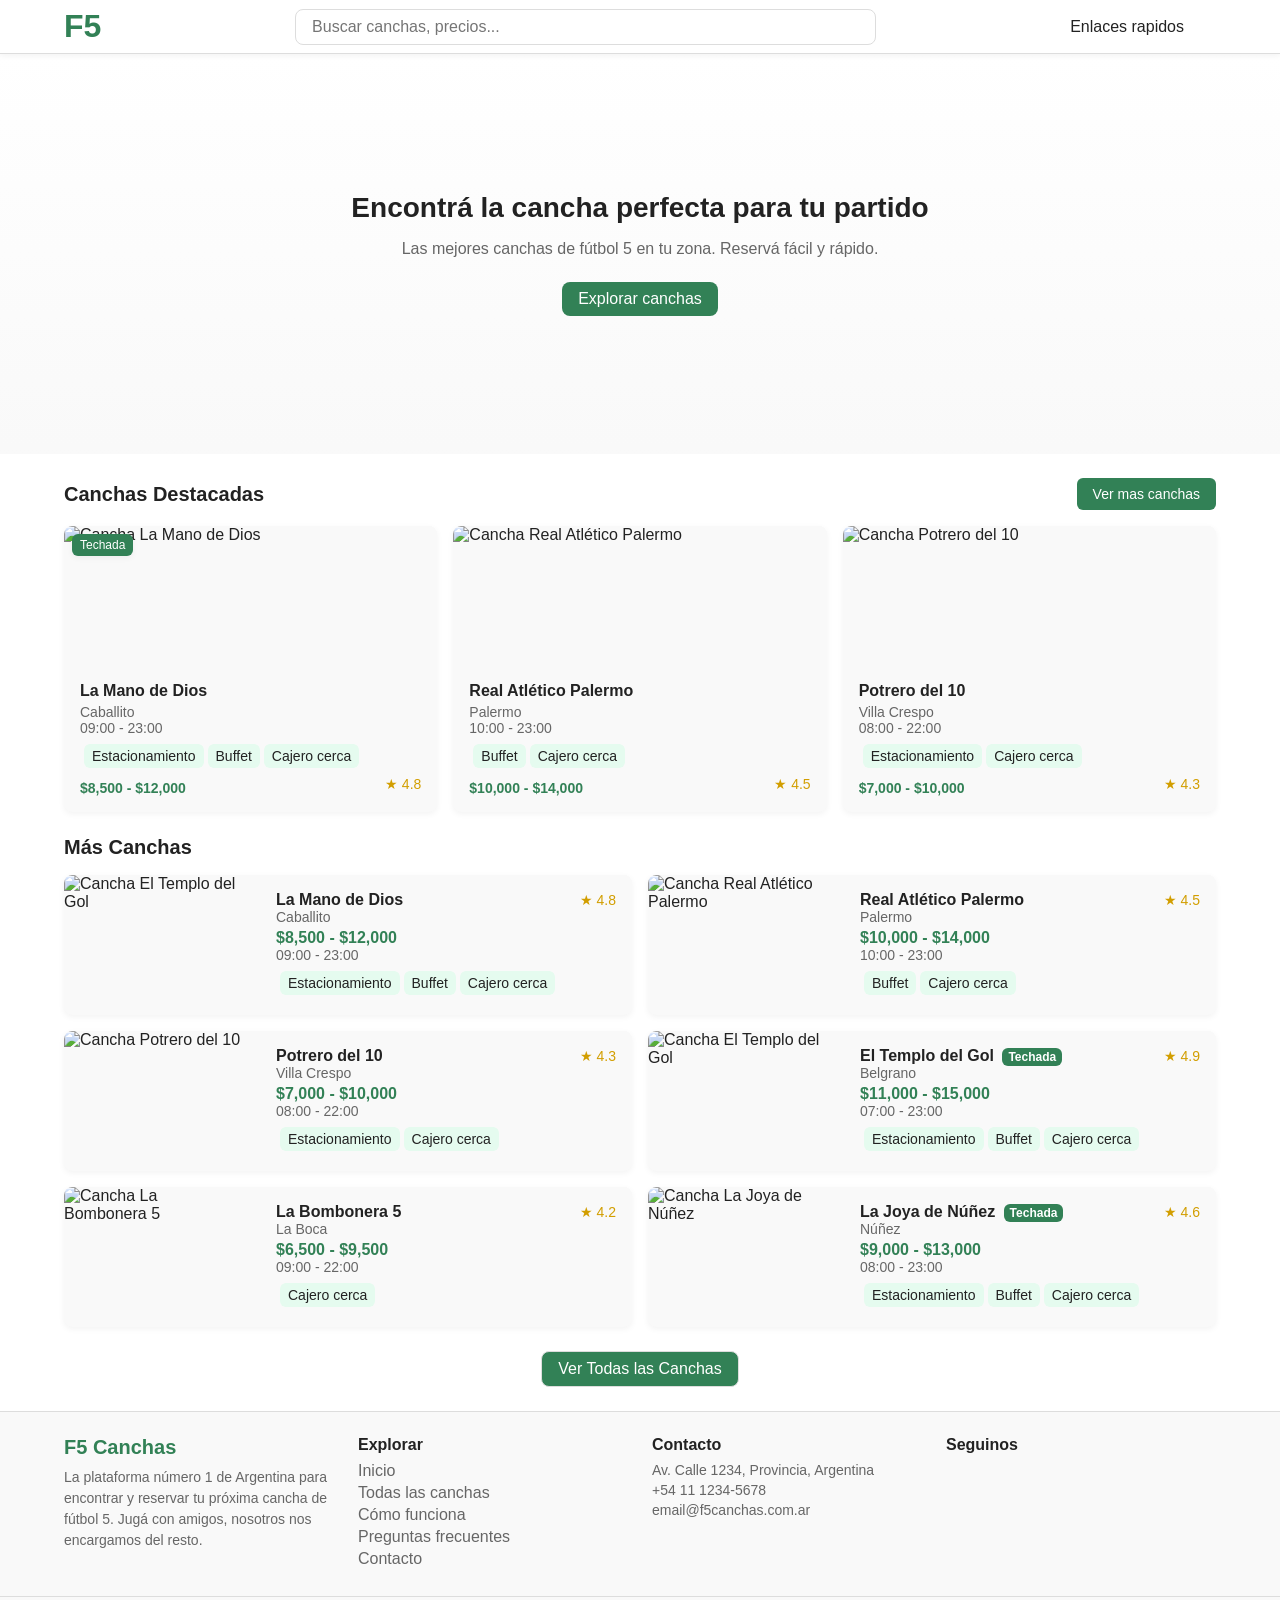
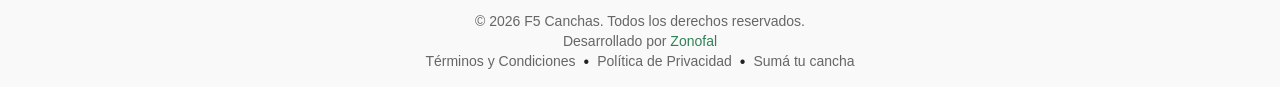
==== index.html @ b48f9217 "Add files via upload" ====
<!DOCTYPE html>
<html lang="en">
<head>
    <meta name="description" content="F5 - Futbol 5 es un sitio dedicado a la organización de partidos de futbol 5, donde los usuarios pueden buscar canchas, reservar horarios y gestionar sus reservas de manera fácil y rápida.">
    <meta charset="UTF-8">
    <meta name="viewport" content="width=device-width, initial-scale=1.0">
    <title>F5 - Futbol 5</title>

    <link rel="stylesheet" href="assets/styles/style.css">

    <!-- favicon -->
     <link rel="apple-touch-icon" sizes="180x180" href="assets/favicon/apple-touch-icon.png">
<link rel="icon" type="image/png" sizes="32x32" href="assets/favicon/favicon-32x32.png">
<link rel="icon" type="image/png" sizes="16x16" href="assets/favicon/favicon-16x16.png">
<link rel="manifest" href="assets/favicon/site.webmanifest"> 

    <!-- font awesome cdn link -->
    <link rel="stylesheet" href="https://cdnjs.cloudflare.com/ajax/libs/font-awesome/7.0.1/css/all.min.css" integrity="sha512-2SwdPD6INVrV/lHTZbO2nodKhrnDdJK9/kg2XD1r9uGqPo1cUbujc+IYdlYdEErWNu69gVcYgdxlmVmzTWnetw==" crossorigin="anonymous" referrerpolicy="no-referrer" />
</head>
<body>
  <header class="header">
    <div class="container">

        <!-- Logo -->
        <a href="index.html" class="logo">
            <h1>F5</h1>
        </a>

        <!-- Desktop Search -->
        <div class="search desktop-search">
            <input type="text" placeholder="Buscar canchas, precios...">
        </div>

        <!-- Desktop Nav -->
        <nav class="nav desktop-nav">
            <ul>

                <li class="dropdown">
                    <a href="#" class="quick-link">
                        Enlaces rapidos <i class="fas fa-chevron-down arrow"></i>
                    </a>

                    <ul class="dropdown-menu">
                        <li><a href="index.html"> Inicio</a></li>
                        <li><a href="pages/all-fields-page.html"> Todas las canchas</a></li>
                        <li><a href="pages/help-support.html"> Ayuda y soporte</a></li>
                        <li><a href="pages/terms-conditions.html"> Términos y condiciones</a></li>
                        <li><a href="pages/contact.html"> Contacto</a></li>
                    </ul>
                </li>

                <li>
                    <button class="theme-toggle">
                        <i class="fas fa-moon"></i>
                    </button>
                </li>

            </ul>
        </nav>

        <!--  MOBILE -->

        <!-- Mobile Controls -->
        <div class="controls mobile-only">
            <i class="fas fa-search" id="search-toggle"></i>

            <div class="menu-toggle" id="menu-toggle">
                <span></span>
                <span></span>
                <span></span>
            </div>
        </div>

        <!-- Mobile Search -->
        <div class="search mobile-search" id="mobile-search">
            <input type="text" placeholder="Buscar...">
        </div>

        <!-- Mobile Menu -->
        <nav class="mobile-nav" id="mobile-nav">
            <ul>
                <li><a href="index.html">Inicio</a></li>
                <li><a href="pages/all-fields-page.html">Todas las canchas</a></li>
                <li><a href="pages/help-support.html">Ayuda y soporte</a></li>
                <li><a href="pages/terms-conditions.html">Términos y condiciones</a></li>
                <li><a href="pages/contact.html">Contacto</a></li>

                <li>
                    <button class="theme-toggle mobile-theme">
                        <i class="fas fa-moon"></i> Theme
                    </button>
                </li>
            </ul>
        </nav>

    </div>
</header>


<!--  HERO  -->
<section class="hero">
    <div class="hero-content">
        <h2>Encontrá la cancha perfecta para tu partido</h2>
        <p>Las mejores canchas de fútbol 5 en tu zona. Reservá fácil y rápido.</p>

        <a href="pages/all-fields-page.html" class="btn-primary">Explorar canchas <i class="fas fa-chevron-right"></i></a>
    </div>
</section>

<!--  FEATURED  -->
<section class="featured">
    <div class="section-header">
        <h3>Canchas Destacadas</h3>
        <a href="pages/all-fields-page.html" class="see-all">Ver mas canchas <i class="fas fa-chevron-right"></i></a>
    </div>

    <div class="cards">

        <!-- CARD 1 (TECHADA) -->
        <a href="pages/field.html?id=la-mano-de-dios" class="card">
            <div class="card-image">
                <img src="https://res.cloudinary.com/dolmulmgp/image/upload/v1774453685/cancha-1-techo_dyj5m4.jpg" alt="Cancha La Mano de Dios">
                <span class="tag-main-cards">Techada</span>
            </div>

            <div class="card-body">
                <h4><i class="fa-regular fa-futbol"></i> La Mano de Dios</h4>
                <p class="location"><i class="fas fa-map-marker-alt"></i> Caballito</p>
                <p class="schedule"><i class="fa-regular fa-clock"></i> 09:00 - 23:00</p>

                <div class="features">
                    <i class="fas fa-star"></i>
                    <span>Estacionamiento</span>
                    <span>Buffet</span>
                    <span>Cajero cerca</span>
                </div>

                <div class="card-footer">
                    <span class="price"><i class="fa-solid fa-dollar-sign"></i> $8,500 - $12,000</span>
                    <span class="rating">★ 4.8</span>
                </div>
            </div>
        </a>

        <!-- CARD 2 -->
        <a href="pages/field.html?id=real-atletico-palermo" class="card">
            <div class="card-image">
                <img src="https://res.cloudinary.com/dolmulmgp/image/upload/v1774453685/cancha-1-sin-techo_chwki3.jpg" alt=" Cancha Real Atlético Palermo">
            </div>

            <div class="card-body">
                <h4><i class="fa-regular fa-futbol"></i> Real Atlético Palermo</h4>
                <p class="location"><i class="fas fa-map-marker-alt"></i> Palermo</p>
                <p class="schedule"><i class="fa-regular fa-clock"></i> 10:00 - 23:00</p>

                <div class="features">
                    <i class="fas fa-star"></i>
                    <span>Buffet</span>
                    <span>Cajero cerca</span>
                </div>

                <div class="card-footer">
                    <span class="price"><i class="fa-solid fa-dollar-sign"></i> $10,000 - $14,000</span>
                    <span class="rating">★ 4.5</span>
                </div>
            </div>
        </a>

        <!-- CARD 3 -->
        <a href="pages/field.html?id=potrero-del-10" class="card">
            <div class="card-image">
                <img src="https://res.cloudinary.com/dolmulmgp/image/upload/v1774453685/cancha-2-sin-techo_mtcz9c.jpg" alt=" Cancha Potrero del 10">
            </div>

            <div class="card-body">
                <h4><i class="fa-regular fa-futbol"></i> Potrero del 10</h4>
                <p class="location"><i class="fas fa-map-marker-alt"></i> Villa Crespo</p>
                <p class="schedule"><i class="fa-regular fa-clock"></i> 08:00 - 22:00</p>

                <div class="features">
                    <i class="fas fa-star"></i>
                    <span>Estacionamiento</span>
                    <span>Cajero cerca</span>
                </div>

                <div class="card-footer">
                    <span class="price"><i class="fa-solid fa-dollar-sign"></i> $7,000 - $10,000</span>
                    <span class="rating">★ 4.3</span>
                </div>
            </div>
        </a>

    </div>
</section>


<section class="all-fields">

    <div class="section-header">
        <h3>Más Canchas</h3>
    </div>

    <div class="fields-list">

        <!-- CARD -->
        <a href="pages/field.html?id=la-mano-de-dios" class="field-card">
            <div class="field-image">
                <img src="https://res.cloudinary.com/dolmulmgp/image/upload/v1774453685/cancha-3-sin-techo_ltwtj0.jpg" alt=" Cancha El Templo del Gol">
            </div>

            <div class="field-content">
                <div class="field-top">
                    <h4><i class="fa-regular fa-futbol"></i> La Mano de Dios</h4>
                    <span class="rating">★ 4.8</span>
                </div>

                <p class="location"><i class="fas fa-map-marker-alt"></i> Caballito</p>
                <p class="price"><i class="fa-solid fa-dollar-sign"></i> $8,500 - $12,000</p>
                <p class="schedule"><i class="fa-regular fa-clock"></i> 09:00 - 23:00</p>

                <div class="features">
                    <i class="fas fa-star"></i>
                    <span>Estacionamiento</span>
                    <span>Buffet</span>
                    <span>Cajero cerca</span>
                </div>
            </div>
        </a>

        <!-- CARD -->
        <a href="pages/field.html?id=real-atletico-palermo" class="field-card">
            <div class="field-image">
                <img src="https://res.cloudinary.com/dolmulmgp/image/upload/v1774453686/cancha-4-sin-techo_o6y5xe.jpg" alt=" Cancha Real Atlético Palermo">
            </div>

            <div class="field-content">
                <div class="field-top">
                    <h4><i class="fa-regular fa-futbol"></i> Real Atlético Palermo</h4>
                    <span class="rating">★ 4.5</span>
                </div>

                <p class="location"><i class="fas fa-map-marker-alt"></i> Palermo</p>
                <p class="price"><i class="fa-solid fa-dollar-sign"></i> $10,000 - $14,000</p>
                <p class="schedule"><i class="fa-regular fa-clock"></i> 10:00 - 23:00</p>

                <div class="features">
                    <i class="fas fa-star"></i>
                    <span>Buffet</span>
                    <span>Cajero cerca</span>
                </div>
            </div>
        </a>

        <!-- CARD -->
        <a href="pages/field.html?id=potrero-del-10" class="field-card">
            <div class="field-image">
                <img src="https://res.cloudinary.com/dolmulmgp/image/upload/v1774453684/cancha-5-sin-techo_jizma0.jpg" alt=" Cancha Potrero del 10">
            </div>

            <div class="field-content">
                <div class="field-top">
                    <h4><i class="fa-regular fa-futbol"></i> Potrero del 10</h4>
                    <span class="rating">★ 4.3</span>
                </div>

                <p class="location"><i class="fas fa-map-marker-alt"></i> Villa Crespo</p>
                <p class="price"><i class="fa-solid fa-dollar-sign"></i> $7,000 - $10,000</p>
                <p class="schedule"><i class="fa-regular fa-clock"></i> 08:00 - 22:00</p>

                <div class="features">
                    <i class="fas fa-star"></i>
                    <span>Estacionamiento</span>
                    <span>Cajero cerca</span>
                </div>
            </div>
        </a>

        <!-- CARD -->
        <a href="pages/field.html?id=el-templo-del-gol" class="field-card">
            <div class="field-image">
                <img src="https://res.cloudinary.com/dolmulmgp/image/upload/v1774453685/cancha-2-techo_xbxmi4.webp" alt=" Cancha El Templo del Gol">
            </div>

            <div class="field-content">
                <div class="field-top">
                    <h4><i class="fa-regular fa-futbol"></i> El Templo del Gol <span class="tag">Techada</span></h4>
                    <span class="rating">★ 4.9</span>
                </div>

                <p class="location"><i class="fas fa-map-marker-alt"></i> Belgrano</p>
                <p class="price"><i class="fa-solid fa-dollar-sign"></i> $11,000 - $15,000</p>
                <p class="schedule"><i class="fa-regular fa-clock"></i> 07:00 - 23:00</p>

                <div class="features">
                    <i class="fas fa-star"></i>
                    <span>Estacionamiento</span>
                    <span>Buffet</span>
                    <span>Cajero cerca</span>
                </div>
            </div>
        </a>

        <!-- CARD -->
        <a href="pages/field.html?id=la-bombonera-5" class="field-card">
            <div class="field-image">
                <img src="https://res.cloudinary.com/dolmulmgp/image/upload/v1774453685/cancha-6-sin-techo_mrgvjc.jpg" alt=" Cancha La Bombonera 5">
            </div>

            <div class="field-content">
                <div class="field-top">
                    <h4><i class="fa-regular fa-futbol"></i> La Bombonera 5</h4>
                    <span class="rating">★ 4.2</span>
                </div>

                <p class="location"><i class="fas fa-map-marker-alt"></i> La Boca</p>
                <p class="price"><i class="fa-solid fa-dollar-sign"></i> $6,500 - $9,500</p>
                <p class="schedule"><i class="fa-regular fa-clock"></i> 09:00 - 22:00</p>

                <div class="features">
                    <i class="fas fa-star"></i>
                    <span>Cajero cerca</span>
                </div>
            </div>
        </a>

        <!-- CARD -->
        <a href="pages/field.html?id=la-joya-de-nuñez" class="field-card">
            <div class="field-image">
                <img src="https://res.cloudinary.com/dolmulmgp/image/upload/v1774453684/cancha-3-techo_qfvkud.jpg" alt=" Cancha La Joya de Núñez">
            </div>

            <div class="field-content">
                <div class="field-top">
                    <h4><i class="fa-regular fa-futbol"></i> La Joya de Núñez <span class="tag">Techada</span></h4>
                    <span class="rating">★ 4.6</span>
                </div>

                <p class="location"><i class="fas fa-map-marker-alt"></i> Núñez</p>
                <p class="price"><i class="fa-solid fa-dollar-sign"></i> $9,000 - $13,000</p>
                <p class="schedule"><i class="fa-regular fa-clock"></i> 08:00 - 23:00</p>

                <div class="features">
                    <i class="fas fa-star"></i>
                    <span>Estacionamiento</span>
                    <span>Buffet</span>
                    <span>Cajero cerca</span>
                </div>
            </div>
        </a>

    </div>

    <div class="see-more-wrapper">
        <a href="pages/all-fields-page.html" class="btn-secondary">Ver Todas las Canchas <i class="fas fa-chevron-right"></i></a>
    </div>

</section>


<footer class="footer">

    <div class="footer-container">

        <!-- BRAND -->
        <div class="footer-brand">
            <a href="index.html" class="footer-logo">F5 Canchas</a>

            <p>
                La plataforma número 1 de Argentina para encontrar y reservar tu próxima cancha de fútbol 5.
                Jugá con amigos, nosotros nos encargamos del resto.
            </p>
        </div>

        <!-- LINKS -->
        <div class="footer-links">
            <h4>Explorar</h4>
            <ul>
                <li><a href="index.html">Inicio</a></li>
                <li><a href="pages/all-fields-page.html">Todas las canchas</a></li>
                <li><a href="#">Cómo funciona</a></li>
                <li><a href="#">Preguntas frecuentes</a></li>
                <li><a href="#">Contacto</a></li>
            </ul>
        </div>

        <!-- CONTACT -->
        <div class="footer-contact">
            <h4>Contacto</h4>
            <p>Av. Calle 1234, Provincia, Argentina</p>
            <p>+54 11 1234-5678</p>
            <p>email@f5canchas.com.ar</p>
        </div>

        <!-- SOCIALS -->
        <div class="footer-socials">
            <h4>Seguinos</h4>

            <div class="social-icons">
                <a href="https://www.instagram.com" target="_blank"><i class="fab fa-instagram"></i></a>
                <a href="https://www.facebook.com/" target="_blank"><i class="fab fa-facebook"></i></a>
                <a href="https://x.com/" target="_blank"><i class="fab fa-x-twitter"></i></a>
                <a href="https://web.whatsapp.com/" target="_blank"><i class="fab fa-whatsapp"></i></a>
            </div>
        </div>

    </div>

    <!-- BOTTOM -->
    <div class="footer-bottom">
    <p>© 2026 F5 Canchas. Todos los derechos reservados.</p>

    <p class="developer">
        Desarrollado por <a href="https://zonofal.com" target="_blank">Zonofal</a>
    </p>

    <div class="footer-legal">
        <a href="#">Términos y Condiciones</a>
        <span>•</span>
        <a href="#">Política de Privacidad</a>
        <span>•</span>
        <a href="#">Sumá tu cancha</a>
    </div>
</div>

</footer>

<script type="module" src="assets/scripts/main.js"></script>
</body>
</html>
---- assets/styles/style.css ----
:root {
    --color-bg: hsl(0, 0%, 100%);
    --color-surface: hsl(0, 0%, 97.6%);
    --color-text: hsl(0, 0%, 13.3%);
    --color-text-muted: hsl(0, 0%, 40%);
    --color-text-buttons: hsl(0, 0%, 100%);
    --color-text-tags: hsl(0, 0%, 100%);

    --color-primary: hsl(147, 44.4%, 35.1%);
    --color-primary-hover: hsl(147, 44.4%, 25.1%);

    --color-border: hsl(0, 0%, 86.7%);
    --color-hover: hsl(147, 71.4%, 94.1%);

    --color-success: hsl(120, 61.2%, 40.2%);
    --color-error: hsl(354, 70.4%, 54.1%);
    --color-warning: hsl(45, 100%, 41.2%);

    --font-main: 'Segoe UI', sans-serif;

    --font-size-xs: 0.75rem;
    --font-size-sm: 0.875rem;
    --font-size-md: 1rem;
    --font-size-lg: 1.25rem;
    --font-size-xl: 1.5rem;
    --font-size-2xl: 1.875rem;
    --font-size-3xl: 2.25rem;

    --space-xs: 4px;
    --space-sm: 8px;
    --space-md: 16px;
    --space-lg: 24px;

    --border-radius-sm: 6px;
    --border-radius-md: 8px;
    --border-radius-lg: 12px;

    --shadow-sm: 0 2px 6px rgba(0,0,0,0.05);
    --shadow-md: 0 4px 10px rgba(0,0,0,0.08);
    --shadow-lg: 0 8px 20px rgba(0,0,0,0.12);

    --transition-fast: 0.2s ease;
    --transition: 0.3s ease;
}

/* DARK THEME */
[data-theme="dark"] {
    --color-bg: hsl(0, 0%, 7.1%);
    --color-surface: hsl(0, 0%, 10.2%);
    --color-text: hsl(0, 0%, 91.8%);
    --color-text-muted: hsl(0, 0%, 66.7%);
    --color-text-buttons: hsl(0, 0%, 0%);
    --color-text-tags: hsl(0, 0%, 0%);

    --color-primary: hsl(147, 70.8%, 40%);
    --color-primary-hover: hsl(147, 62.5%, 32%);

    --color-warning: hsl(45, 100%, 51.2%);

    --color-border: #2a2a2a;
    --color-hover: #1e2a24;

    --shadow-sm: 0 2px 6px rgba(0,0,0,0.3);
    --shadow-md: 0 4px 10px rgba(0,0,0,0.5);
    --shadow-lg: 0 8px 20px rgba(0,0,0,0.7);
}

/* RESET */
* {
    box-sizing: border-box;
    margin: 0;
    padding: 0;
}

html {
    scroll-behavior: smooth;
}

/* BASE */
body {
    font-family: var(--font-main);
    background: var(--color-bg);
    color: var(--color-text);
    transition: background var(--transition), color var(--transition);
}

a {
    text-decoration: none;
    color: inherit;
}

/* HEADER */
.header {
    position: sticky;
    top: 0;
    z-index: 1000;
    background: var(--color-bg);
    border-bottom: 1px solid var(--color-border);
    box-shadow: var(--shadow-sm);
}

/* LAYOUT */
.container {
    width: 90%;
    margin: auto;
    display: grid;
    grid-template-columns: auto 1fr auto;
    align-items: center;
}

/* LOGO */
.logo {
    display: inline-block;
    padding: var(--space-sm) 0;
}

.logo h1 {
    color: var(--color-primary);
}

/* CONTROLS */
.controls {
    display: none;
    gap: var(--space-md);
    font-size: var(--font-size-lg);
    cursor: pointer;
}

.controls i {
    transition: var(--transition-fast);
}

.controls i:hover {
    color: var(--color-primary);
}

/* HAMBURGER */
.menu-toggle {
    width: 25px;
    height: 18px;
    display: flex;
    flex-direction: column;
    justify-content: space-between;
    cursor: pointer;
}

.menu-toggle span {
    height: 3px;
    width: 100%;
    background: var(--color-text);
    border-radius: 3px;
    transition: var(--transition);
}

.menu-toggle.active span:nth-child(1) {
    transform: rotate(45deg) translate(5px, 5px);
}

.menu-toggle.active span:nth-child(2) {
    opacity: 0;
}

.menu-toggle.active span:nth-child(3) {
    transform: rotate(-45deg) translate(5px, -5px);
}

/* SEARCH */
.search {
    display: flex;
    justify-content: center;
}

.search input {
    width: 60%;
    padding: var(--space-sm) var(--space-md);
    border-radius: var(--border-radius-md);
    border: 1px solid var(--color-border);
    background: var(--color-bg);
    color: var(--color-text);
    font-size: var(--font-size-md);
}

/* NAV (DESKTOP) */
.nav ul {
    list-style: none;
    display: flex;
    align-items: center;
    gap: var(--space-md);
}

/* DROPDOWN */
.dropdown {
    position: relative;
}

.dropdown-menu {
    position: absolute;
    right: 0;
    top: 200%;

    min-width: 220px;
    max-width: 90vw;

    display: flex;
    flex-direction: column;

    background: var(--color-surface);
    border: 1px solid var(--color-border);
    border-radius: var(--border-radius-md);
    box-shadow: var(--shadow-md);

    opacity: 0;
    transform: translateY(10px);
    visibility: hidden;
    transition: var(--transition);
}

.dropdown:hover .dropdown-menu {
    opacity: 1;
    transform: translateY(0);
    visibility: visible;
}

.dropdown-menu li a {
    display: flex;
    align-items: center;
    gap: var(--space-sm);
    padding: var(--space-md);
    font-size: var(--font-size-sm);
}

.dropdown-menu li a:hover {
    background: var(--color-hover);
}

/* ARROW */
.arrow {
    transition: transform var(--transition);
    color: var(--color-primary);
}

.dropdown:hover .arrow {
    transform: rotate(180deg);
}

/* THEME ICON */
.theme-toggle {
    background: transparent;
    border: none;
    padding: var(--space-sm);
    border-radius: 50%;
    cursor: pointer;

    color: var(--color-text);
    font-size: var(--font-size-md);

    display: flex;
    align-items: center;
    justify-content: center;

    transition: background var(--transition-fast),
                transform var(--transition-fast),
                color var(--transition-fast);
}

.theme-toggle:hover {
    background: var(--color-hover);
    color: var(--color-primary);
}

.theme-toggle:active {
    transform: scale(0.9);
}

.theme-toggle:focus-visible {
    outline: 2px solid var(--color-primary);
    outline-offset: 2px;
}

.theme-toggle i {
    transition: transform var(--transition);
}

.theme-toggle:active i {
    transform: rotate(180deg);
}

/* VISIBILITY */
.desktop-nav,
.desktop-search {
    display: flex;
    justify-content: center;
}

.mobile-only,
.mobile-nav,
.mobile-search {
    display: none;
}

/* MOBILE */
@media (max-width: 768px) {

    .container {
        grid-template-columns: auto auto;
        grid-template-areas:
            "logo controls"
            "search search"
            "nav nav";
    }

    .controls {
        display: flex;
        justify-content: flex-end;
    }

    /* Hide desktop */
    .desktop-nav,
    .desktop-search {
        display: none;
    }

    /* Show mobile */
    .mobile-only {
        display: flex;
    }

    .mobile-search,
    .mobile-nav {
        display: block;
    }

    /* SEARCH */
    .mobile-search {
        max-height: 0;
        overflow: hidden;
        opacity: 0;
        transition: 0.3s ease;
    }

    .mobile-search.active {
        max-height: 60px;
        opacity: 1;
    }

    .mobile-search input {
        width: 100%;
    }

    /* MOBILE NAV */
    .mobile-nav {
        max-height: 0;
        overflow: hidden;
        opacity: 0;
        transition: max-height 0.4s ease, opacity 0.3s ease;
    }

    .mobile-nav.active {
        max-height: 500px;
        opacity: 1;
    }

     .mobile-nav ul {
        list-style: none; 
        display: flex;
        flex-direction: column;
        padding: var(--space-md);
        gap: var(--space-md);
        align-items: flex-end; 
    }

    .mobile-nav ul li {
        width: 100%;
        display: flex;
        justify-content: flex-end; 
    }

    .mobile-nav ul li a {
        text-align: right;
        width: 100%;
    }

    /* THEME BUTTON MOBILE */
    .mobile-nav .theme-toggle {
        /* width: 100%; */
        justify-content: flex-start;
        /* border-radius: var(--border-radius-sm); */
    }
}



/* HERO */
.hero {
    padding: var(--space-lg) 0;
    text-align: center;
    background: linear-gradient(
        to bottom,
        var(--color-bg),
        var(--color-surface)
    );
    padding: 60px 0;
    min-height: 400px;
    display: flex;
    align-items: center;
    justify-content: center;
}

.hero-content {
    width: 90%;
    margin: auto;
    max-width: 700px;
}

.hero h2 {
    font-size: 28px;
    margin-bottom: var(--space-md);
}

.hero p {
    color: var(--color-text-muted);
    margin-bottom: var(--space-lg);
}

/* BUTTON */
.btn-primary {
    display: inline-block;
    padding: var(--space-sm) var(--space-md);
    background: var(--color-primary);
    color: var(--color-text-buttons);
    border-radius: var(--border-radius-md);
    transition: var(--transition);
}

.btn-primary:hover {
    background: var(--color-primary-hover);
}

/* FEATURED SECTION  */
.featured {
    width: 90%;
    margin: var(--space-lg) auto;
}

/* HEADER */
.section-header {
    display: flex;
    justify-content: space-between;
    align-items: center;
    margin-bottom: var(--space-md);
}

.section-header h3 {
    font-size: var(--font-size-lg);
}

.see-all {
    font-size: var(--font-size-sm);
    color: var(--color-text-buttons);
    display: inline-block;
    padding: var(--space-sm) var(--space-md);
    background: var(--color-primary);
    border-radius: var(--border-radius-sm);
    cursor: pointer;
    transition: var(--transition);
    
}

.see-all:hover {
    background: var(--color-primary-hover);
    
}

/* CARDS */
.cards {
    display: grid;
    grid-template-columns: repeat(3, 1fr);
    gap: var(--space-md);
}

/* CARD */
.card {
    display: block;
    background: var(--color-surface);
    border-radius: var(--border-radius-md);
    overflow: hidden;
    box-shadow: var(--shadow-sm);
    transition: transform var(--transition), box-shadow var(--transition);
}

.card:hover {
    transform: translateY(-5px);
    box-shadow: var(--shadow-md);
}

.card-image {
    position: relative;
    height: 140px;
    overflow: hidden;
    border-radius: var(--border-radius-md);
}

/* IMAGE */
.card-image img {
    width: 100%;
    height: 100%;
    object-fit: cover;
    display: block;
}

/* TAG */
.tag-main-cards {
    position: absolute;
    top: var(--space-sm);
    left: var(--space-sm);

    background: var(--color-primary);
    color: var(--color-text-tags);

    padding: 4px 8px;
    font-size: var(--font-size-xs);
    border-radius: var(--border-radius-sm);

    box-shadow: var(--shadow-sm);
}

/* BODY */
.card-body {
    padding: var(--space-md);
}

.card-body h4 {
    margin-bottom: var(--space-xs);
}

.location {
    font-size: var(--font-size-sm);
    color: var(--color-text-muted);
}

/* FOOTER */
.card-footer {
    display: flex;
    justify-content: space-between;
    margin-top: var(--space-sm);
    font-size: var(--font-size-sm);
}

.price {
    color: var(--color-primary);
    font-weight: bold;
}

.rating {
    color: var(--color-warning);
}

/* TAG (small-cards) */
.card-image {
    position: relative;
}

.tag-main-cards {
    position: absolute;
    top: var(--space-sm);
    left: var(--space-sm);

    background: var(--color-primary);
    color: var(--color-text-tags);

    padding: 4px 8px;
    font-size: var(--font-size-xs);
    border-radius: var(--border-radius-sm);

    box-shadow: var(--shadow-sm);
}

/* MOBILE */
@media (max-width: 768px) {

    .hero h2 {
        font-size: 22px;
    }

    .cards {
        grid-template-columns: 1fr;
    }

    .see-all {
        padding: var(--space-xs) var(--space-sm);
        font-size: var(--font-size-xs);
    }

}



/* ALL FIELDS */
.all-fields {
    width: 90%;
    margin: var(--space-lg) auto;
}

/* LIST */
.fields-list {
    display: grid;
    grid-template-columns: repeat(2, 1fr);
    gap: var(--space-md);
}

@media (max-width: 1024px) {
    .fields-list {
        grid-template-columns: repeat(2, 1fr);
    }
}

@media (max-width: 768px) {
    .fields-list {
        grid-template-columns: 1fr;
    }
}

/* CARD */
.field-card {
    display: flex;
    gap: var(--space-md);
    background: var(--color-surface);
    border-radius: var(--border-radius-md);
    overflow: hidden;
    box-shadow: var(--shadow-sm);
    transition: transform var(--transition), box-shadow var(--transition);
}

.field-card:hover {
    transform: translateY(-4px);
    box-shadow: var(--shadow-md);
}

/* IMAGE CONTAINER */
.field-image {
    width: 180px;
    min-height: 140px;
    overflow: hidden;
    border-radius: var(--border-radius-md);
    flex-shrink: 0; 
}

/* IMAGE */
.field-image img {
    width: 100%;
    height: 100%;
    object-fit: cover;
    display: block;
}

/* CONTENT */
.field-content {
    flex: 1;
    padding: var(--space-md);
}

/* TOP */
.field-top {
    display: flex;
    justify-content: space-between;
    align-items: center;
}

.field-top h4 {
    margin: 0;
}

/* TEXT */
.location {
    font-size: var(--font-size-sm);
    color: var(--color-text-muted);
}

.price {
    margin-top: var(--space-xs);
    font-weight: bold;
    color: var(--color-primary);
}

.schedule {
    font-size: var(--font-size-sm);
    color: var(--color-text-muted);
}

/* FEATURES */
.features {
    margin-top: var(--space-sm);
    display: flex;
    flex-wrap: wrap;
    gap: var(--space-xs);
    align-items: center;
}

.features span {
    background: var(--color-hover);
    padding: 4px 8px;
    border-radius: var(--border-radius-sm);
    font-size: var(--font-size-sm);
}

/* RATING */
.rating {
    font-size: var(--font-size-sm);
    color: var(--color-warning);
}

/* SEE MORE BUTTON  */
.see-more-wrapper {
    text-align: center;
    margin-top: var(--space-lg);
}

.btn-secondary {
    display: inline-block;
    padding: var(--space-sm) var(--space-md);
    border: 1px solid var(--color-border);
    border-radius: var(--border-radius-md);
    transition: var(--transition);
    background-color: var(--color-primary);
    color: var(--color-text-buttons);
}

.btn-secondary:hover {
    background: var(--color-primary-hover);
}

.tag {
    background: var(--color-primary);
    color: var(--color-text-tags);
    font-size: var(--font-size-xs);
    padding: 2px 6px;
    border-radius: var(--border-radius-sm);
    margin-left: var(--space-xs);
}

/* MOBILE  */
@media (max-width: 768px) {

    .field-card {
        flex-direction: column;
    }

    .field-image {
        width: 100%;
        height: 150px;
    }

}



/* FOOTER */
.footer {
    background: var(--color-surface);
    border-top: 1px solid var(--color-border);
    margin-top: var(--space-lg);
}

/* LAYOUT */
.footer-container {
    width: 90%;
    margin: auto;
    padding: var(--space-lg) 0;

    display: grid;
    grid-template-columns: repeat(4, 1fr);
    gap: var(--space-lg);
}

/* BRAND */
.footer-logo {
    font-size: var(--font-size-lg);
    font-weight: bold;
    color: var(--color-primary);
    display: inline-block;
    margin-bottom: var(--space-sm);
}

.footer-brand p {
    font-size: var(--font-size-sm);
    color: var(--color-text-muted);
    line-height: 1.5;
}

/* TITLES */
.footer h4 {
    margin-bottom: var(--space-sm);
}

/* LINKS */
.footer-links ul {
    list-style: none;
}

.footer-links li {
    margin-bottom: var(--space-xs);
}

.footer-links a {
    color: var(--color-text-muted);
    transition: var(--transition-fast);
}

.footer-links a:hover {
    color: var(--color-primary);
}

/* CONTACT */
.footer-contact p {
    font-size: var(--font-size-sm);
    color: var(--color-text-muted);
    margin-bottom: var(--space-xs);
}

/* SOCIALS */
.social-icons {
    display: flex;
    gap: var(--space-md);
    font-size: var(--font-size-lg);
}

.social-icons a {
    color: var(--color-text-muted);
    transition: var(--transition-fast);
}

.social-icons a:hover {
    color: var(--color-primary);
    transform: scale(1.2);
}

/* BOTTOM */
.footer-bottom {
    border-top: 1px solid var(--color-border);
    padding: var(--space-md);
    text-align: center;
}

.footer-bottom p {
    font-size: var(--font-size-sm);
    color: var(--color-text-muted);
    margin-bottom: var(--space-xs);
}

.footer-legal {
    display: flex;
    justify-content: center;
    gap: var(--space-sm);
    flex-wrap: wrap;
}

.footer-legal a {
    font-size: var(--font-size-sm);
    color: var(--color-text-muted);
    transition: var(--transition-fast);
}

.footer-legal a:hover {
    color: var(--color-primary);
}

.developer {
    font-size: var(--font-size-sm);
    color: var(--color-text-muted);
}

.developer a {
    color: var(--color-primary);
    font-weight: 500;
}

.developer a:hover {
    text-decoration: underline;
}

/* MOBILE  */
@media (max-width: 768px) {

    .footer-container {
        grid-template-columns: 1fr;
        text-align: center;
    }

    .social-icons {
        justify-content: center;
    }
}
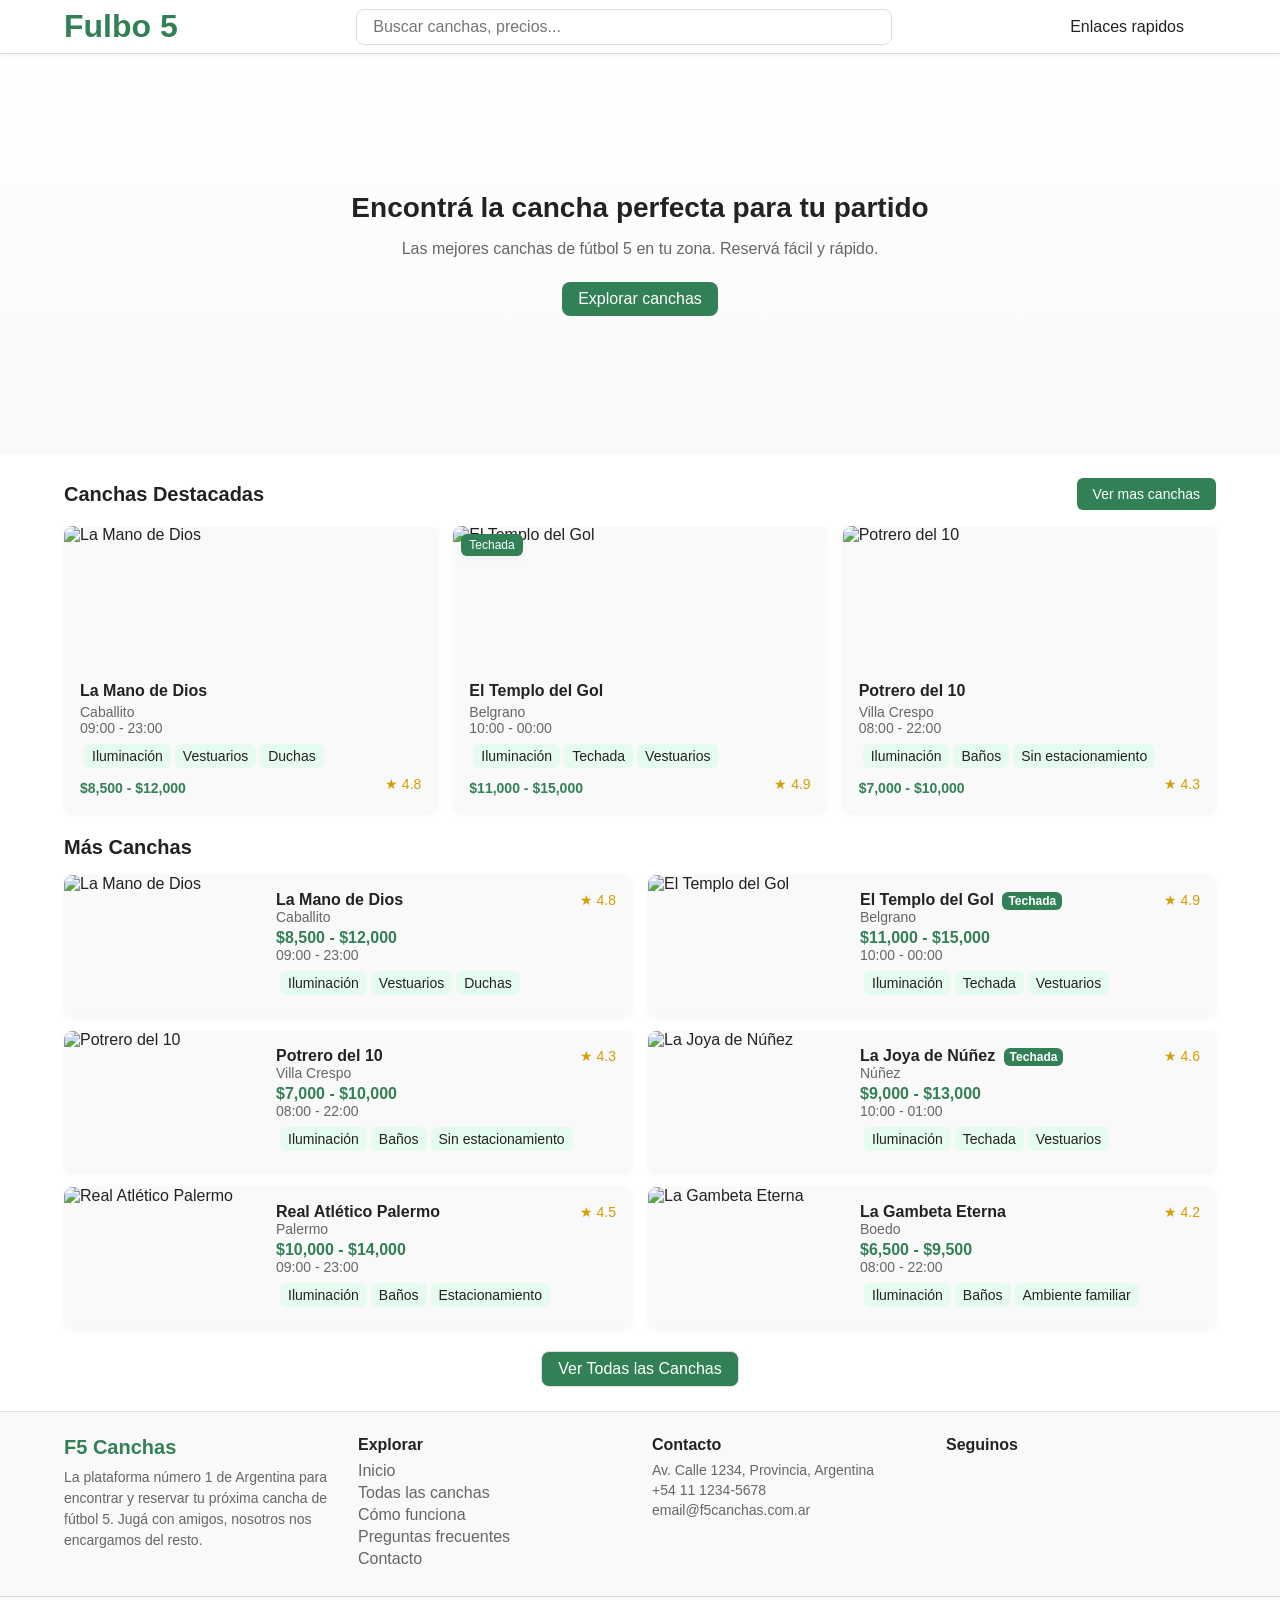
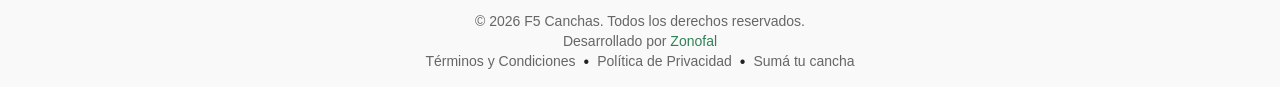
==== commit e44f08dc: "Add files via upload" ====
--- a/index.html
+++ b/index.html
@@ -1,10 +1,10 @@
 <!DOCTYPE html>
 <html lang="en">
 <head>
-    <meta name="description" content="F5 - Futbol 5 es un sitio dedicado a la organización de partidos de futbol 5, donde los usuarios pueden buscar canchas, reservar horarios y gestionar sus reservas de manera fácil y rápida.">
+    <meta name="description" content="Fulbo 5 es un sitio dedicado a la organización de partidos de futbol 5, donde los usuarios pueden buscar canchas, reservar horarios y gestionar sus reservas de manera fácil y rápida.">
     <meta charset="UTF-8">
     <meta name="viewport" content="width=device-width, initial-scale=1.0">
-    <title>F5 - Futbol 5</title>
+    <title>Fulbo 5 - Inicio</title>
 
     <link rel="stylesheet" href="assets/styles/style.css">
 
@@ -23,12 +23,12 @@
 
         <!-- Logo -->
         <a href="index.html" class="logo">
-            <h1>F5</h1>
+            <h1>Fulbo 5</h1>
         </a>
 
         <!-- Desktop Search -->
         <div class="search desktop-search">
-            <input type="text" placeholder="Buscar canchas, precios...">
+            <input type="text" class="global-search" placeholder="Buscar canchas, precios...">
         </div>
 
         <!-- Desktop Nav -->
@@ -73,7 +73,7 @@
 
         <!-- Mobile Search -->
         <div class="search mobile-search" id="mobile-search">
-            <input type="text" placeholder="Buscar...">
+            <input type="text" class="global-search" placeholder="Buscar...">
         </div>
 
         <!-- Mobile Menu -->
@@ -107,251 +107,36 @@
     </div>
 </section>
 
-<!--  FEATURED  -->
+<!-- Featured -->
 <section class="featured">
+
     <div class="section-header">
         <h3>Canchas Destacadas</h3>
-        <a href="pages/all-fields-page.html" class="see-all">Ver mas canchas <i class="fas fa-chevron-right"></i></a>
-    </div>
-
-    <div class="cards">
-
-        <!-- CARD 1 (TECHADA) -->
-        <a href="pages/field.html?id=la-mano-de-dios" class="card">
-            <div class="card-image">
-                <img src="https://res.cloudinary.com/dolmulmgp/image/upload/v1774453685/cancha-1-techo_dyj5m4.jpg" alt="Cancha La Mano de Dios">
-                <span class="tag-main-cards">Techada</span>
-            </div>
-
-            <div class="card-body">
-                <h4><i class="fa-regular fa-futbol"></i> La Mano de Dios</h4>
-                <p class="location"><i class="fas fa-map-marker-alt"></i> Caballito</p>
-                <p class="schedule"><i class="fa-regular fa-clock"></i> 09:00 - 23:00</p>
-
-                <div class="features">
-                    <i class="fas fa-star"></i>
-                    <span>Estacionamiento</span>
-                    <span>Buffet</span>
-                    <span>Cajero cerca</span>
-                </div>
-
-                <div class="card-footer">
-                    <span class="price"><i class="fa-solid fa-dollar-sign"></i> $8,500 - $12,000</span>
-                    <span class="rating">★ 4.8</span>
-                </div>
-            </div>
+
+        <a href="pages/all-fields-page.html" class="see-all">
+            Ver mas canchas
+            <i class="fas fa-chevron-right"></i>
         </a>
-
-        <!-- CARD 2 -->
-        <a href="pages/field.html?id=real-atletico-palermo" class="card">
-            <div class="card-image">
-                <img src="https://res.cloudinary.com/dolmulmgp/image/upload/v1774453685/cancha-1-sin-techo_chwki3.jpg" alt=" Cancha Real Atlético Palermo">
-            </div>
-
-            <div class="card-body">
-                <h4><i class="fa-regular fa-futbol"></i> Real Atlético Palermo</h4>
-                <p class="location"><i class="fas fa-map-marker-alt"></i> Palermo</p>
-                <p class="schedule"><i class="fa-regular fa-clock"></i> 10:00 - 23:00</p>
-
-                <div class="features">
-                    <i class="fas fa-star"></i>
-                    <span>Buffet</span>
-                    <span>Cajero cerca</span>
-                </div>
-
-                <div class="card-footer">
-                    <span class="price"><i class="fa-solid fa-dollar-sign"></i> $10,000 - $14,000</span>
-                    <span class="rating">★ 4.5</span>
-                </div>
-            </div>
-        </a>
-
-        <!-- CARD 3 -->
-        <a href="pages/field.html?id=potrero-del-10" class="card">
-            <div class="card-image">
-                <img src="https://res.cloudinary.com/dolmulmgp/image/upload/v1774453685/cancha-2-sin-techo_mtcz9c.jpg" alt=" Cancha Potrero del 10">
-            </div>
-
-            <div class="card-body">
-                <h4><i class="fa-regular fa-futbol"></i> Potrero del 10</h4>
-                <p class="location"><i class="fas fa-map-marker-alt"></i> Villa Crespo</p>
-                <p class="schedule"><i class="fa-regular fa-clock"></i> 08:00 - 22:00</p>
-
-                <div class="features">
-                    <i class="fas fa-star"></i>
-                    <span>Estacionamiento</span>
-                    <span>Cajero cerca</span>
-                </div>
-
-                <div class="card-footer">
-                    <span class="price"><i class="fa-solid fa-dollar-sign"></i> $7,000 - $10,000</span>
-                    <span class="rating">★ 4.3</span>
-                </div>
-            </div>
-        </a>
-
-    </div>
+    </div>
+
+    <div class="cards" id="featured-fields-container"></div>
+
 </section>
 
-
-<section class="all-fields">
+<!-- All field -->
+ <section class="all-fields">
 
     <div class="section-header">
         <h3>Más Canchas</h3>
     </div>
 
-    <div class="fields-list">
-
-        <!-- CARD -->
-        <a href="pages/field.html?id=la-mano-de-dios" class="field-card">
-            <div class="field-image">
-                <img src="https://res.cloudinary.com/dolmulmgp/image/upload/v1774453685/cancha-3-sin-techo_ltwtj0.jpg" alt=" Cancha El Templo del Gol">
-            </div>
-
-            <div class="field-content">
-                <div class="field-top">
-                    <h4><i class="fa-regular fa-futbol"></i> La Mano de Dios</h4>
-                    <span class="rating">★ 4.8</span>
-                </div>
-
-                <p class="location"><i class="fas fa-map-marker-alt"></i> Caballito</p>
-                <p class="price"><i class="fa-solid fa-dollar-sign"></i> $8,500 - $12,000</p>
-                <p class="schedule"><i class="fa-regular fa-clock"></i> 09:00 - 23:00</p>
-
-                <div class="features">
-                    <i class="fas fa-star"></i>
-                    <span>Estacionamiento</span>
-                    <span>Buffet</span>
-                    <span>Cajero cerca</span>
-                </div>
-            </div>
+    <div class="fields-list" id="home-fields-container"></div>
+
+    <div class="see-more-wrapper">
+        <a href="pages/all-fields-page.html" class="btn-secondary">
+            Ver Todas las Canchas
+            <i class="fas fa-chevron-right"></i>
         </a>
-
-        <!-- CARD -->
-        <a href="pages/field.html?id=real-atletico-palermo" class="field-card">
-            <div class="field-image">
-                <img src="https://res.cloudinary.com/dolmulmgp/image/upload/v1774453686/cancha-4-sin-techo_o6y5xe.jpg" alt=" Cancha Real Atlético Palermo">
-            </div>
-
-            <div class="field-content">
-                <div class="field-top">
-                    <h4><i class="fa-regular fa-futbol"></i> Real Atlético Palermo</h4>
-                    <span class="rating">★ 4.5</span>
-                </div>
-
-                <p class="location"><i class="fas fa-map-marker-alt"></i> Palermo</p>
-                <p class="price"><i class="fa-solid fa-dollar-sign"></i> $10,000 - $14,000</p>
-                <p class="schedule"><i class="fa-regular fa-clock"></i> 10:00 - 23:00</p>
-
-                <div class="features">
-                    <i class="fas fa-star"></i>
-                    <span>Buffet</span>
-                    <span>Cajero cerca</span>
-                </div>
-            </div>
-        </a>
-
-        <!-- CARD -->
-        <a href="pages/field.html?id=potrero-del-10" class="field-card">
-            <div class="field-image">
-                <img src="https://res.cloudinary.com/dolmulmgp/image/upload/v1774453684/cancha-5-sin-techo_jizma0.jpg" alt=" Cancha Potrero del 10">
-            </div>
-
-            <div class="field-content">
-                <div class="field-top">
-                    <h4><i class="fa-regular fa-futbol"></i> Potrero del 10</h4>
-                    <span class="rating">★ 4.3</span>
-                </div>
-
-                <p class="location"><i class="fas fa-map-marker-alt"></i> Villa Crespo</p>
-                <p class="price"><i class="fa-solid fa-dollar-sign"></i> $7,000 - $10,000</p>
-                <p class="schedule"><i class="fa-regular fa-clock"></i> 08:00 - 22:00</p>
-
-                <div class="features">
-                    <i class="fas fa-star"></i>
-                    <span>Estacionamiento</span>
-                    <span>Cajero cerca</span>
-                </div>
-            </div>
-        </a>
-
-        <!-- CARD -->
-        <a href="pages/field.html?id=el-templo-del-gol" class="field-card">
-            <div class="field-image">
-                <img src="https://res.cloudinary.com/dolmulmgp/image/upload/v1774453685/cancha-2-techo_xbxmi4.webp" alt=" Cancha El Templo del Gol">
-            </div>
-
-            <div class="field-content">
-                <div class="field-top">
-                    <h4><i class="fa-regular fa-futbol"></i> El Templo del Gol <span class="tag">Techada</span></h4>
-                    <span class="rating">★ 4.9</span>
-                </div>
-
-                <p class="location"><i class="fas fa-map-marker-alt"></i> Belgrano</p>
-                <p class="price"><i class="fa-solid fa-dollar-sign"></i> $11,000 - $15,000</p>
-                <p class="schedule"><i class="fa-regular fa-clock"></i> 07:00 - 23:00</p>
-
-                <div class="features">
-                    <i class="fas fa-star"></i>
-                    <span>Estacionamiento</span>
-                    <span>Buffet</span>
-                    <span>Cajero cerca</span>
-                </div>
-            </div>
-        </a>
-
-        <!-- CARD -->
-        <a href="pages/field.html?id=la-bombonera-5" class="field-card">
-            <div class="field-image">
-                <img src="https://res.cloudinary.com/dolmulmgp/image/upload/v1774453685/cancha-6-sin-techo_mrgvjc.jpg" alt=" Cancha La Bombonera 5">
-            </div>
-
-            <div class="field-content">
-                <div class="field-top">
-                    <h4><i class="fa-regular fa-futbol"></i> La Bombonera 5</h4>
-                    <span class="rating">★ 4.2</span>
-                </div>
-
-                <p class="location"><i class="fas fa-map-marker-alt"></i> La Boca</p>
-                <p class="price"><i class="fa-solid fa-dollar-sign"></i> $6,500 - $9,500</p>
-                <p class="schedule"><i class="fa-regular fa-clock"></i> 09:00 - 22:00</p>
-
-                <div class="features">
-                    <i class="fas fa-star"></i>
-                    <span>Cajero cerca</span>
-                </div>
-            </div>
-        </a>
-
-        <!-- CARD -->
-        <a href="pages/field.html?id=la-joya-de-nuñez" class="field-card">
-            <div class="field-image">
-                <img src="https://res.cloudinary.com/dolmulmgp/image/upload/v1774453684/cancha-3-techo_qfvkud.jpg" alt=" Cancha La Joya de Núñez">
-            </div>
-
-            <div class="field-content">
-                <div class="field-top">
-                    <h4><i class="fa-regular fa-futbol"></i> La Joya de Núñez <span class="tag">Techada</span></h4>
-                    <span class="rating">★ 4.6</span>
-                </div>
-
-                <p class="location"><i class="fas fa-map-marker-alt"></i> Núñez</p>
-                <p class="price"><i class="fa-solid fa-dollar-sign"></i> $9,000 - $13,000</p>
-                <p class="schedule"><i class="fa-regular fa-clock"></i> 08:00 - 23:00</p>
-
-                <div class="features">
-                    <i class="fas fa-star"></i>
-                    <span>Estacionamiento</span>
-                    <span>Buffet</span>
-                    <span>Cajero cerca</span>
-                </div>
-            </div>
-        </a>
-
-    </div>
-
-    <div class="see-more-wrapper">
-        <a href="pages/all-fields-page.html" class="btn-secondary">Ver Todas las Canchas <i class="fas fa-chevron-right"></i></a>
     </div>
 
 </section>
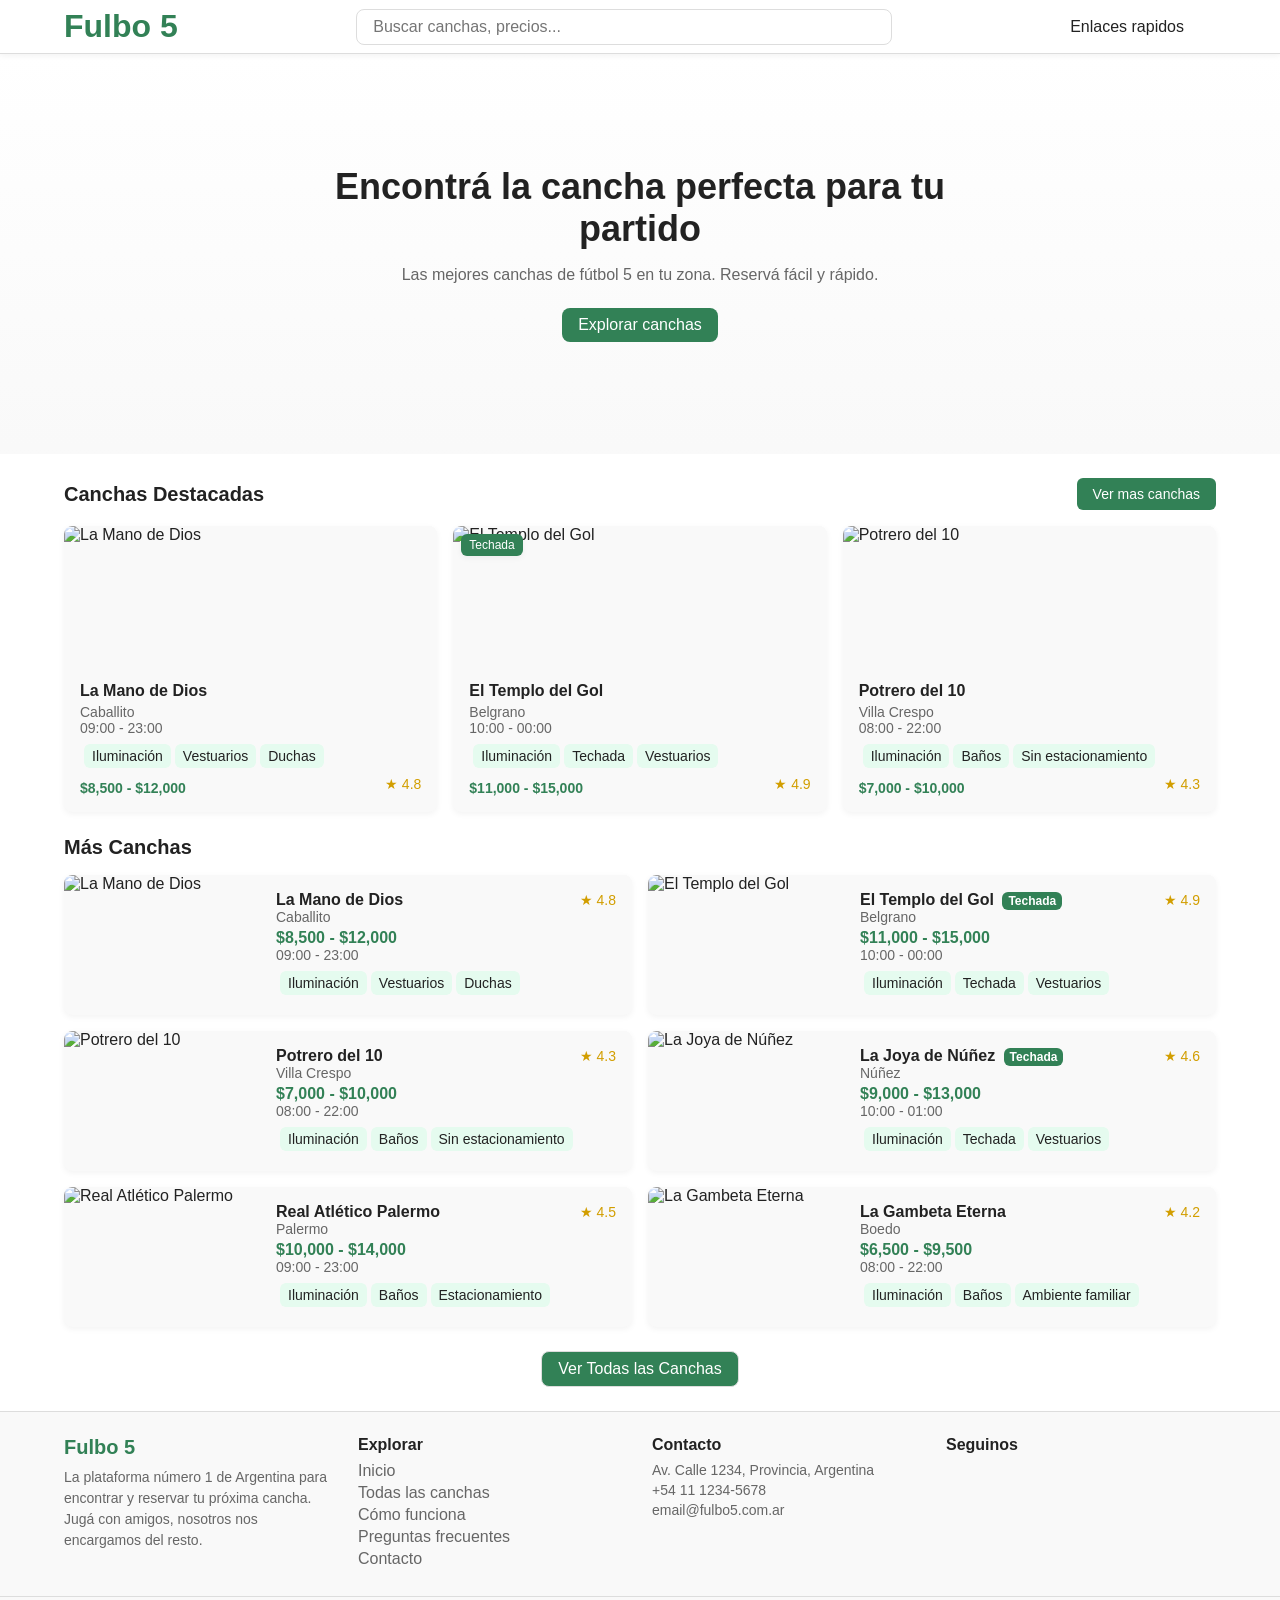
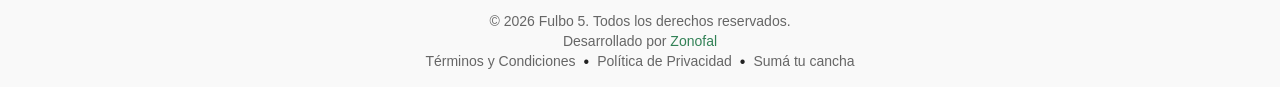
==== commit 835caca1: "Add files via upload" ====
--- a/index.html
+++ b/index.html
@@ -148,10 +148,10 @@
 
         <!-- BRAND -->
         <div class="footer-brand">
-            <a href="index.html" class="footer-logo">F5 Canchas</a>
+            <a href="index.html" class="footer-logo">Fulbo 5</a>
 
             <p>
-                La plataforma número 1 de Argentina para encontrar y reservar tu próxima cancha de fútbol 5.
+                La plataforma número 1 de Argentina para encontrar y reservar tu próxima cancha.
                 Jugá con amigos, nosotros nos encargamos del resto.
             </p>
         </div>
@@ -173,7 +173,7 @@
             <h4>Contacto</h4>
             <p>Av. Calle 1234, Provincia, Argentina</p>
             <p>+54 11 1234-5678</p>
-            <p>email@f5canchas.com.ar</p>
+            <p>email@fulbo5.com.ar</p>
         </div>
 
         <!-- SOCIALS -->
@@ -192,7 +192,7 @@
 
     <!-- BOTTOM -->
     <div class="footer-bottom">
-    <p>© 2026 F5 Canchas. Todos los derechos reservados.</p>
+    <p>© 2026 Fulbo 5. Todos los derechos reservados.</p>
 
     <p class="developer">
         Desarrollado por <a href="https://zonofal.com" target="_blank">Zonofal</a>
--- a/assets/styles/style.css
+++ b/assets/styles/style.css
@@ -413,7 +413,7 @@
 }
 
 .hero h2 {
-    font-size: 28px;
+    font-size: var(--font-size-3xl);
     margin-bottom: var(--space-md);
 }
 
@@ -579,7 +579,7 @@
 @media (max-width: 768px) {
 
     .hero h2 {
-        font-size: 22px;
+        font-size: var(--font-size-2xl);
     }
 
     .cards {
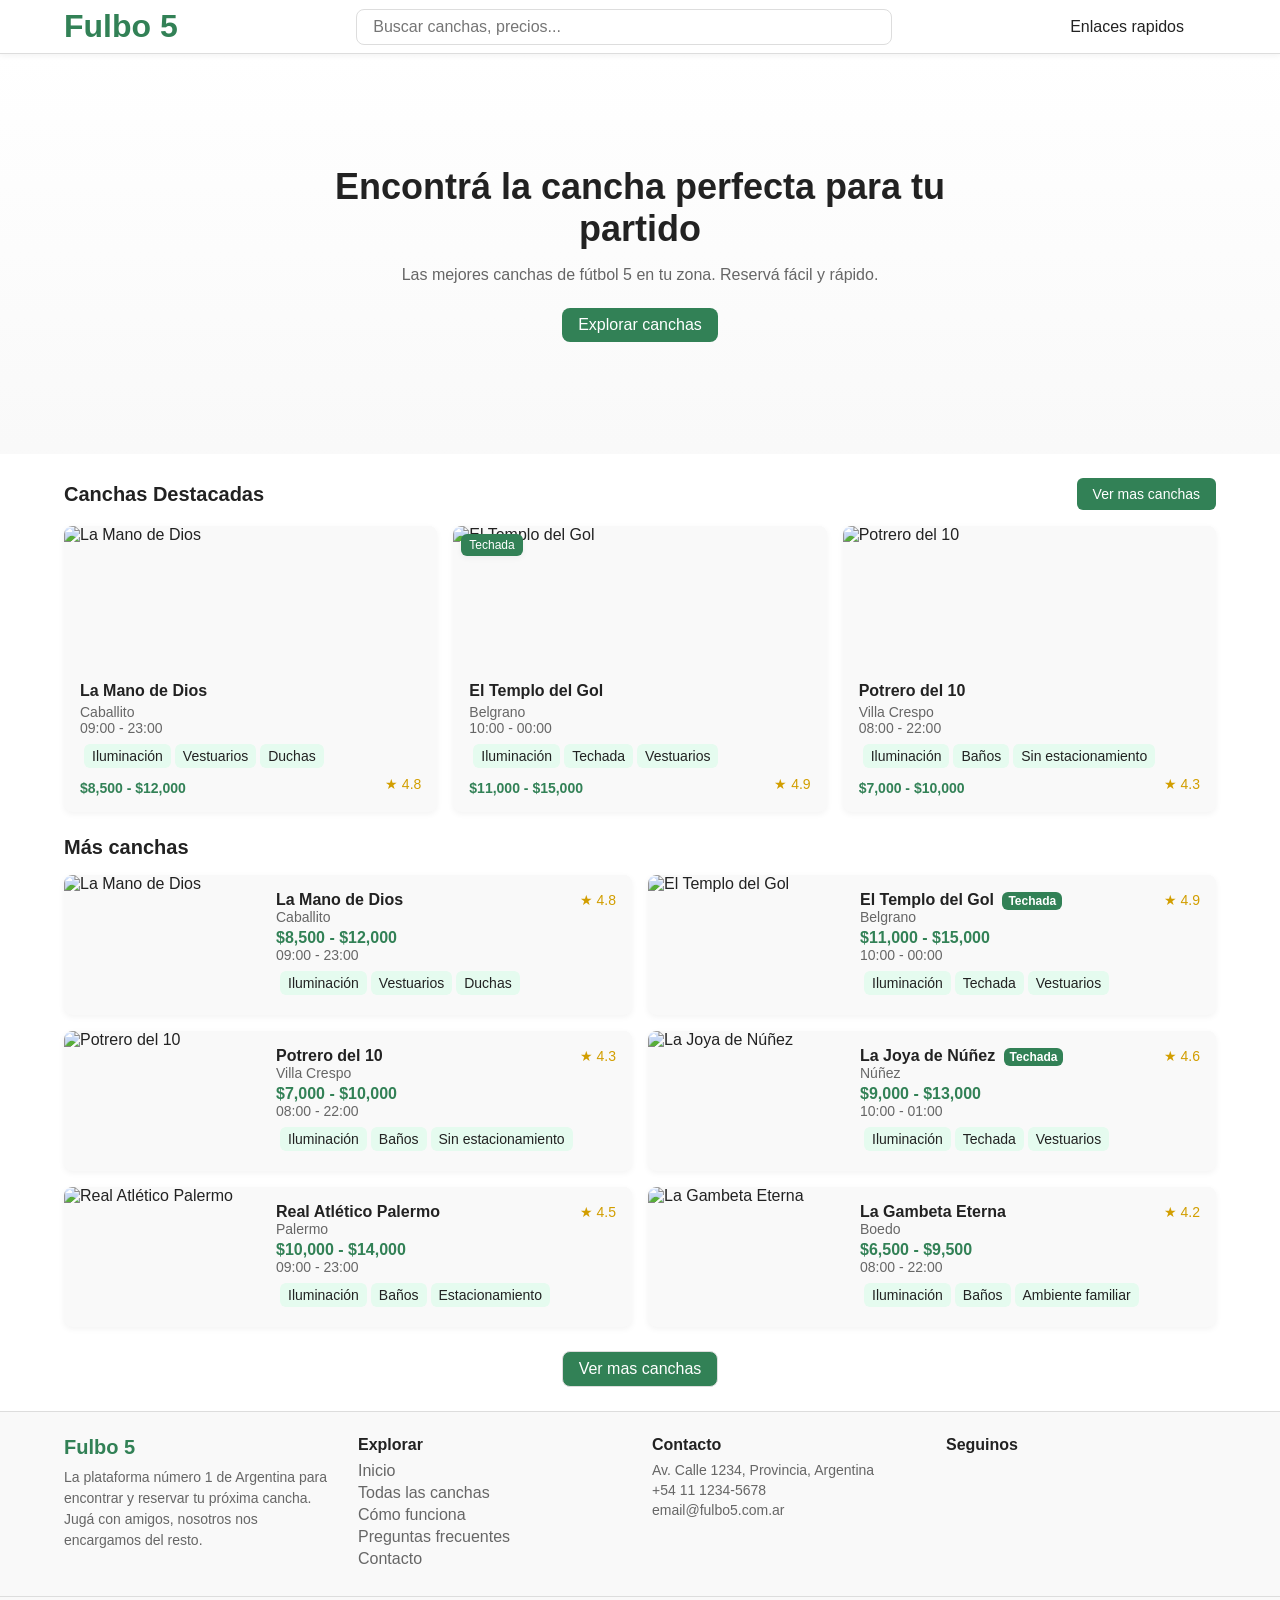
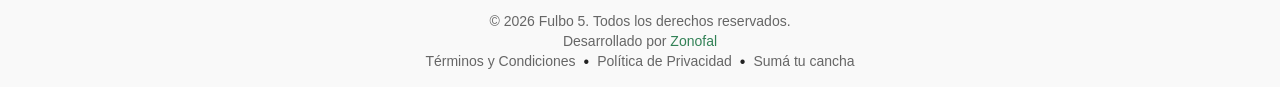
==== commit 233af9b6: "Add files via upload" ====
--- a/index.html
+++ b/index.html
@@ -1,5 +1,5 @@
 <!DOCTYPE html>
-<html lang="en">
+<html lang="es">
 <head>
     <meta name="description" content="Fulbo 5 es un sitio dedicado a la organización de partidos de futbol 5, donde los usuarios pueden buscar canchas, reservar horarios y gestionar sus reservas de manera fácil y rápida.">
     <meta charset="UTF-8">
@@ -127,14 +127,14 @@
  <section class="all-fields">
 
     <div class="section-header">
-        <h3>Más Canchas</h3>
+        <h3>Más canchas</h3>
     </div>
 
     <div class="fields-list" id="home-fields-container"></div>
 
     <div class="see-more-wrapper">
         <a href="pages/all-fields-page.html" class="btn-secondary">
-            Ver Todas las Canchas
+            Ver mas canchas
             <i class="fas fa-chevron-right"></i>
         </a>
     </div>
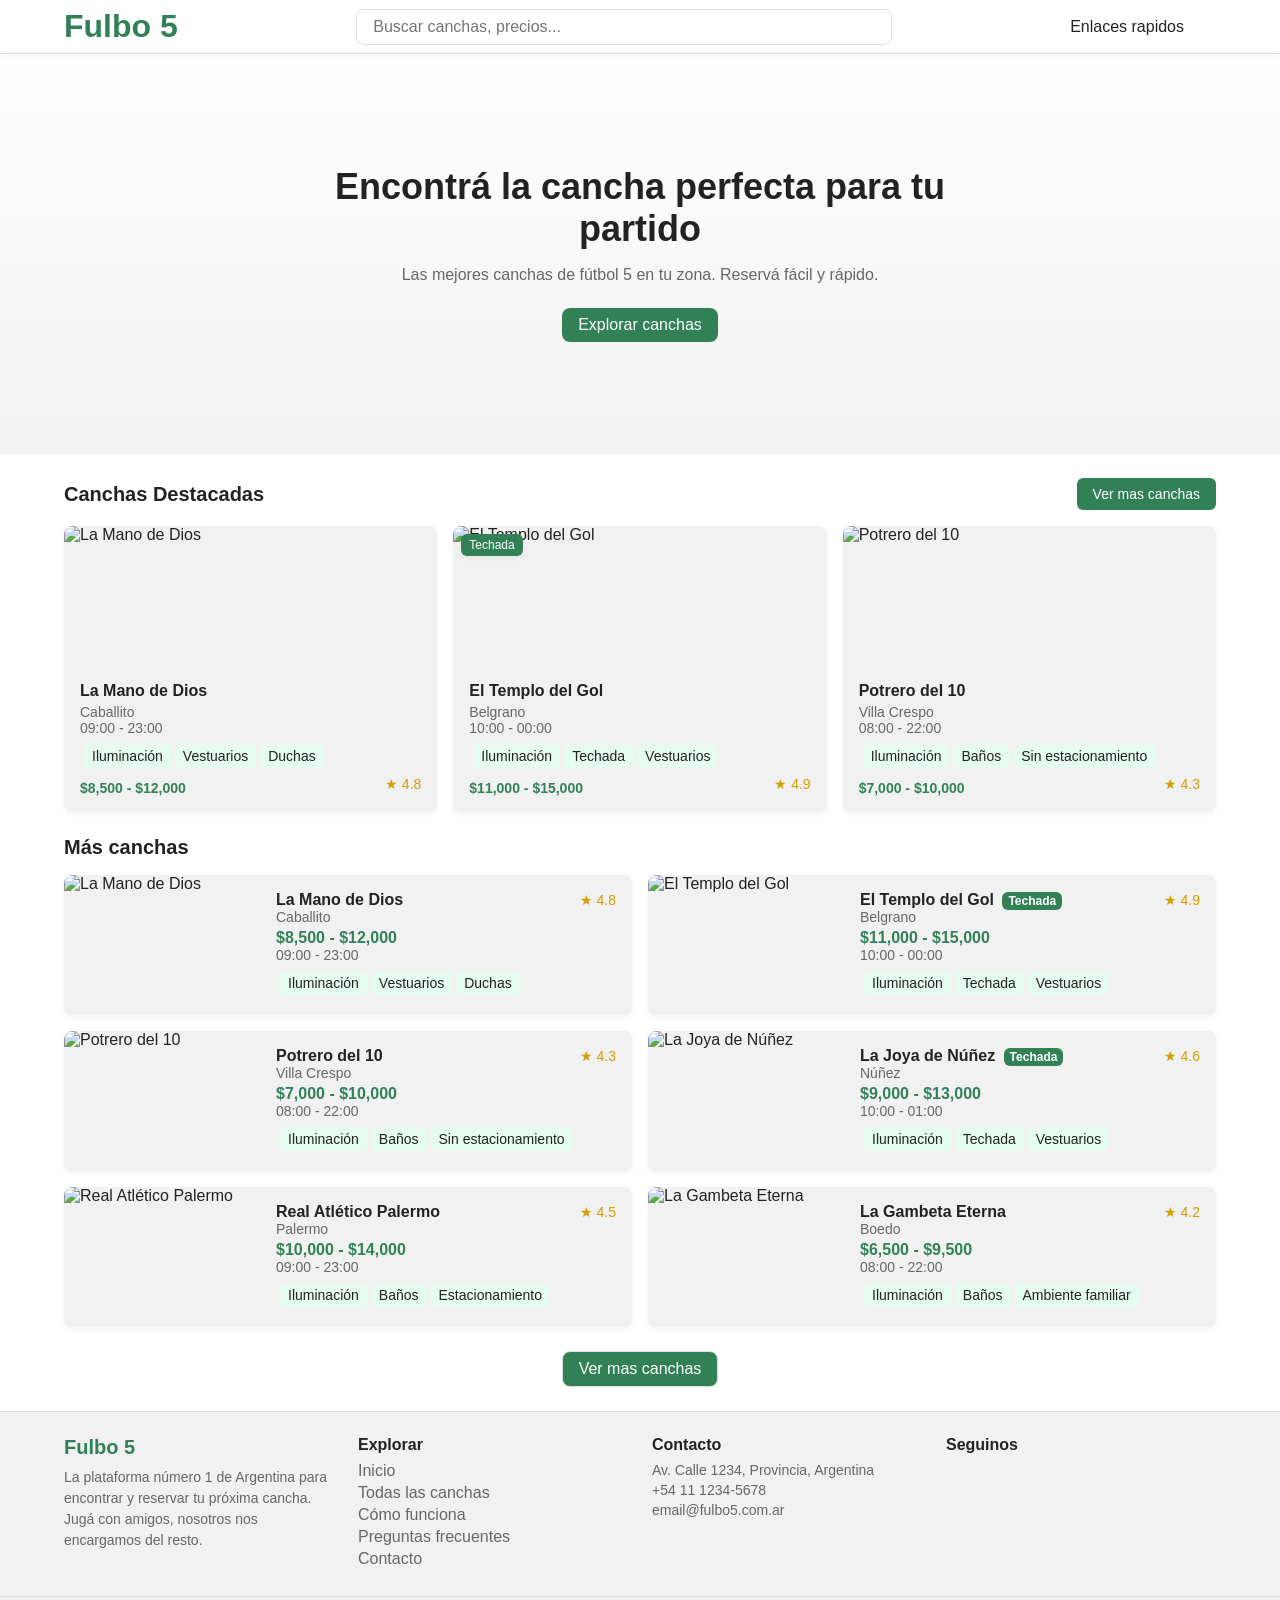
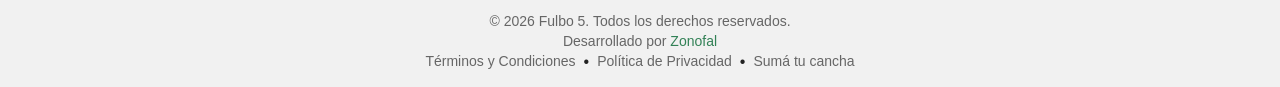
==== commit ae0ddde1: "Add files via upload" ====
--- a/index.html
+++ b/index.html
@@ -16,6 +16,24 @@
 
     <!-- font awesome cdn link -->
     <link rel="stylesheet" href="https://cdnjs.cloudflare.com/ajax/libs/font-awesome/7.0.1/css/all.min.css" integrity="sha512-2SwdPD6INVrV/lHTZbO2nodKhrnDdJK9/kg2XD1r9uGqPo1cUbujc+IYdlYdEErWNu69gVcYgdxlmVmzTWnetw==" crossorigin="anonymous" referrerpolicy="no-referrer" />
+
+    <!-- prevent theme flash on load -->
+    <script>
+(function () {
+    const savedTheme = localStorage.getItem("theme");
+
+    const systemDark = window.matchMedia(
+        "(prefers-color-scheme: dark)"
+    ).matches;
+
+    const theme = savedTheme || (systemDark ? "dark" : "light");
+
+    document.documentElement.setAttribute(
+        "data-theme",
+        theme
+    );
+})();
+</script>
 </head>
 <body>
   <header class="header">
--- a/assets/styles/style.css
+++ b/assets/styles/style.css
@@ -1,6 +1,7 @@
 :root {
     --color-bg: hsl(0, 0%, 100%);
-    --color-surface: hsl(0, 0%, 97.6%);
+    --color-surface: hsl(0, 0%, 94.6%);
+    --color-bg-forecast: hsl(207, 49%, 52%);
     --color-text: hsl(0, 0%, 13.3%);
     --color-text-muted: hsl(0, 0%, 40%);
     --color-text-buttons: hsl(0, 0%, 100%);
@@ -46,6 +47,7 @@
 /* DARK THEME */
 [data-theme="dark"] {
     --color-bg: hsl(0, 0%, 7.1%);
+    --color-bg-forecast: hsl(0, 0%, 7.0%);
     --color-surface: hsl(0, 0%, 10.2%);
     --color-text: hsl(0, 0%, 91.8%);
     --color-text-muted: hsl(0, 0%, 66.7%);
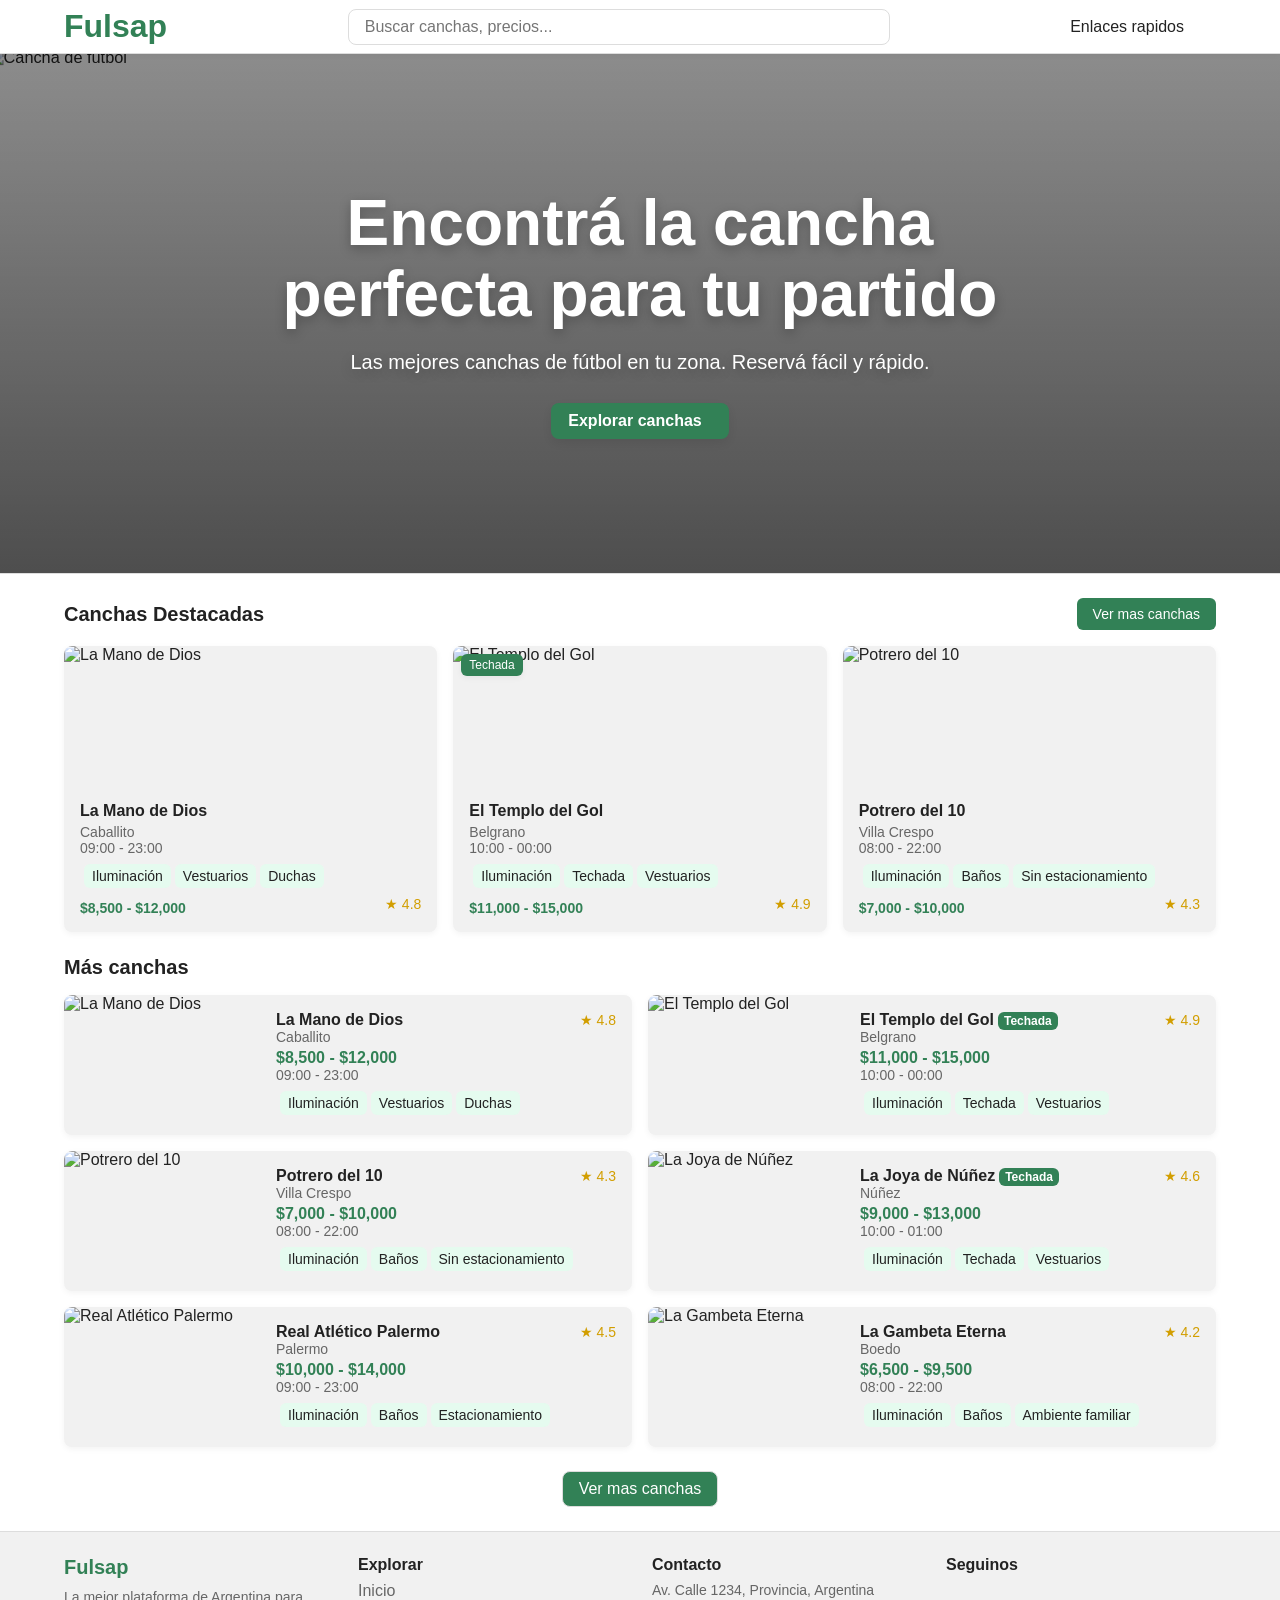
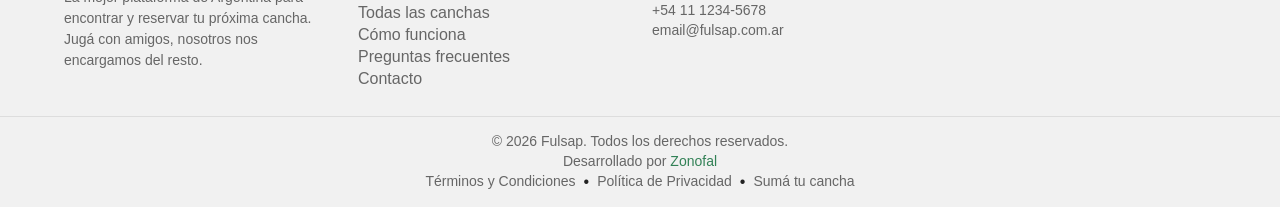
==== commit 43577889: "Add files via upload" ====
--- a/index.html
+++ b/index.html
@@ -1,25 +1,25 @@
 <!DOCTYPE html>
 <html lang="es">
 <head>
-    <meta name="description" content="Fulbo 5 es un sitio dedicado a la organización de partidos de futbol 5, donde los usuarios pueden buscar canchas, reservar horarios y gestionar sus reservas de manera fácil y rápida.">
+    <meta name="description" content="Fulsap es un sitio dedicado a la organización de partidos de futbol, donde los usuarios pueden buscar canchas, reservar horarios y gestionar sus reservas de manera fácil y rápida.">
     <meta charset="UTF-8">
     <meta name="viewport" content="width=device-width, initial-scale=1.0">
-    <title>Fulbo 5 - Inicio</title>
+    <title>Fulsap - Inicio</title>
 
     <link rel="stylesheet" href="assets/styles/style.css">
 
     <!-- favicon -->
      <link rel="apple-touch-icon" sizes="180x180" href="assets/favicon/apple-touch-icon.png">
-<link rel="icon" type="image/png" sizes="32x32" href="assets/favicon/favicon-32x32.png">
-<link rel="icon" type="image/png" sizes="16x16" href="assets/favicon/favicon-16x16.png">
-<link rel="manifest" href="assets/favicon/site.webmanifest"> 
+    <link rel="icon" type="image/png" sizes="32x32" href="assets/favicon/favicon-32x32.png">
+    <link rel="icon" type="image/png" sizes="16x16" href="assets/favicon/favicon-16x16.png">
+    <link rel="manifest" href="assets/favicon/site.webmanifest"> 
 
     <!-- font awesome cdn link -->
     <link rel="stylesheet" href="https://cdnjs.cloudflare.com/ajax/libs/font-awesome/7.0.1/css/all.min.css" integrity="sha512-2SwdPD6INVrV/lHTZbO2nodKhrnDdJK9/kg2XD1r9uGqPo1cUbujc+IYdlYdEErWNu69gVcYgdxlmVmzTWnetw==" crossorigin="anonymous" referrerpolicy="no-referrer" />
 
     <!-- prevent theme flash on load -->
     <script>
-(function () {
+    (function () {
     const savedTheme = localStorage.getItem("theme");
 
     const systemDark = window.matchMedia(
@@ -32,8 +32,8 @@
         "data-theme",
         theme
     );
-})();
-</script>
+    })();
+    </script>
 </head>
 <body>
   <header class="header">
@@ -41,7 +41,7 @@
 
         <!-- Logo -->
         <a href="index.html" class="logo">
-            <h1>Fulbo 5</h1>
+            <h1>Fulsap</h1>
         </a>
 
         <!-- Desktop Search -->
@@ -62,7 +62,7 @@
                         <li><a href="index.html"> Inicio</a></li>
                         <li><a href="pages/all-fields-page.html"> Todas las canchas</a></li>
                         <li><a href="pages/help-support.html"> Ayuda y soporte</a></li>
-                        <li><a href="pages/terms-conditions.html"> Términos y condiciones</a></li>
+                        <li><a href="pages/terms-page.html"> Términos y condiciones</a></li>
                         <li><a href="pages/contact.html"> Contacto</a></li>
                     </ul>
                 </li>
@@ -100,7 +100,7 @@
                 <li><a href="index.html">Inicio</a></li>
                 <li><a href="pages/all-fields-page.html">Todas las canchas</a></li>
                 <li><a href="pages/help-support.html">Ayuda y soporte</a></li>
-                <li><a href="pages/terms-conditions.html">Términos y condiciones</a></li>
+                <li><a href="pages/terms-page.html">Términos y condiciones</a></li>
                 <li><a href="pages/contact.html">Contacto</a></li>
 
                 <li>
@@ -114,15 +114,35 @@
     </div>
 </header>
 
-
-<!--  HERO  -->
 <section class="hero">
+
+    <div class="hero-overlay"></div>
+
+    <img
+        src="https://res.cloudinary.com/dolmulmgp/image/upload/w_1920/q_auto/f_auto/v1779978864/hero-section-image_mb24x8.jpg"
+
+        srcset="
+            https://res.cloudinary.com/dolmulmgp/image/upload/w_1080/q_auto/f_auto/v1779978864/hero-section-image_mb24x8.jpg 1080w,
+
+            https://res.cloudinary.com/dolmulmgp/image/upload/w_1920/q_auto/f_auto/v1779978864/hero-section-image_mb24x8.jpg 1920w,
+
+            https://res.cloudinary.com/dolmulmgp/image/upload/w_2400/q_auto/f_auto/v1779978864/hero-section-image_mb24x8.jpg 2400w
+        "
+        sizes="100vw"
+        alt="Cancha de fútbol"
+        class="hero-bg"
+        loading="eager"
+        fetchpriority="high"
+        decoding="async">
+
     <div class="hero-content">
+
         <h2>Encontrá la cancha perfecta para tu partido</h2>
-        <p>Las mejores canchas de fútbol 5 en tu zona. Reservá fácil y rápido.</p>
-
-        <a href="pages/all-fields-page.html" class="btn-primary">Explorar canchas <i class="fas fa-chevron-right"></i></a>
-    </div>
+            <p>Las mejores canchas de fútbol en tu zona. Reservá fácil y rápido.</p>
+                <a href="pages/all-fields-page.html" class="btn-primary">Explorar canchas <i class="fas fa-chevron-right"></i></a>
+    
+    </div>
+
 </section>
 
 <!-- Featured -->
@@ -159,17 +179,16 @@
 
 </section>
 
-
 <footer class="footer">
 
     <div class="footer-container">
 
         <!-- BRAND -->
         <div class="footer-brand">
-            <a href="index.html" class="footer-logo">Fulbo 5</a>
+            <a href="index.html" class="footer-logo">Fulsap</a>
 
             <p>
-                La plataforma número 1 de Argentina para encontrar y reservar tu próxima cancha.
+                La mejor plataforma de Argentina para encontrar y reservar tu próxima cancha.
                 Jugá con amigos, nosotros nos encargamos del resto.
             </p>
         </div>
@@ -180,9 +199,9 @@
             <ul>
                 <li><a href="index.html">Inicio</a></li>
                 <li><a href="pages/all-fields-page.html">Todas las canchas</a></li>
-                <li><a href="#">Cómo funciona</a></li>
-                <li><a href="#">Preguntas frecuentes</a></li>
-                <li><a href="#">Contacto</a></li>
+                <li><a href="pages/how-it-works.html">Cómo funciona</a></li>
+                <li><a href="pages/faqs.html">Preguntas frecuentes</a></li>
+                <li><a href="pages/contact.html">Contacto</a></li>
             </ul>
         </div>
 
@@ -191,7 +210,7 @@
             <h4>Contacto</h4>
             <p>Av. Calle 1234, Provincia, Argentina</p>
             <p>+54 11 1234-5678</p>
-            <p>email@fulbo5.com.ar</p>
+            <p>email@fulsap.com.ar</p>
         </div>
 
         <!-- SOCIALS -->
@@ -210,18 +229,18 @@
 
     <!-- BOTTOM -->
     <div class="footer-bottom">
-    <p>© 2026 Fulbo 5. Todos los derechos reservados.</p>
+    <p>© 2026 Fulsap. Todos los derechos reservados.</p>
 
     <p class="developer">
         Desarrollado por <a href="https://zonofal.com" target="_blank">Zonofal</a>
     </p>
 
     <div class="footer-legal">
-        <a href="#">Términos y Condiciones</a>
+        <a href="pages/terms-page.html">Términos y Condiciones</a>
         <span>•</span>
-        <a href="#">Política de Privacidad</a>
+        <a href="pages/privacy-page.html">Política de Privacidad</a>
         <span>•</span>
-        <a href="#">Sumá tu cancha</a>
+        <a href="pages/add-field.html">Sumá tu cancha</a>
     </div>
 </div>
 
--- a/assets/styles/style.css
+++ b/assets/styles/style.css
@@ -1,12 +1,14 @@
 :root {
     --color-bg: hsl(0, 0%, 100%);
     --color-surface: hsl(0, 0%, 94.6%);
-    --color-bg-forecast: hsl(207, 49%, 52%);
+    --color-bg-forecast: hsl(207, 79%, 74%);
     --color-text: hsl(0, 0%, 13.3%);
     --color-text-muted: hsl(0, 0%, 40%);
     --color-text-buttons: hsl(0, 0%, 100%);
     --color-text-tags: hsl(0, 0%, 100%);
 
+    --color-text-hero-section: hsl(0, 0%, 100%);
+
     --color-primary: hsl(147, 44.4%, 35.1%);
     --color-primary-hover: hsl(147, 44.4%, 25.1%);
 
@@ -16,6 +18,8 @@
     --color-success: hsl(120, 61.2%, 40.2%);
     --color-error: hsl(354, 70.4%, 54.1%);
     --color-warning: hsl(45, 100%, 41.2%);
+
+    --color-button-arrow: hsl(147, 44.4%, 25.1%); 
 
     --font-main: 'Segoe UI', sans-serif;
 
@@ -39,6 +43,8 @@
     --shadow-sm: 0 2px 6px rgba(0,0,0,0.05);
     --shadow-md: 0 4px 10px rgba(0,0,0,0.08);
     --shadow-lg: 0 8px 20px rgba(0,0,0,0.12);
+
+    --text-shadow-hero: 0 4px 12px rgba(0,0,0,0.25);
 
     --transition-fast: 0.2s ease;
     --transition: 0.3s ease;
@@ -53,18 +59,23 @@
     --color-text-muted: hsl(0, 0%, 66.7%);
     --color-text-buttons: hsl(0, 0%, 0%);
     --color-text-tags: hsl(0, 0%, 0%);
+    --color-text-hero-section: hsl(0, 0%, 90%);
 
     --color-primary: hsl(147, 70.8%, 40%);
     --color-primary-hover: hsl(147, 62.5%, 32%);
 
+    --color-buttons-arrow: hsl(147, 77%, 45%);
+
     --color-warning: hsl(45, 100%, 51.2%);
 
-    --color-border: #2a2a2a;
-    --color-hover: #1e2a24;
+    --color-border: hsl(0, 0%, 16.5%);
+    --color-hover: hsl(154, 18%, 14%);
 
     --shadow-sm: 0 2px 6px rgba(0,0,0,0.3);
     --shadow-md: 0 4px 10px rgba(0,0,0,0.5);
     --shadow-lg: 0 8px 20px rgba(0,0,0,0.7);
+
+    --text-shadow-hero: 0 4px 18px rgba(0,0,0,0.95);
 }
 
 /* RESET */
@@ -393,49 +404,140 @@
 
 
 /* HERO */
-.hero {
-    padding: var(--space-lg) 0;
-    text-align: center;
-    background: linear-gradient(
-        to bottom,
-        var(--color-bg),
-        var(--color-surface)
-    );
-    padding: 60px 0;
-    min-height: 400px;
+.hero{
+    position: relative;
+    min-height: 520px;
     display: flex;
     align-items: center;
     justify-content: center;
-}
-
-.hero-content {
-    width: 90%;
+    overflow: hidden;
+    padding: 80px 0;
+    background: linear-gradient(to bottom,var(--color-bg),var(--color-surface));
+    border-bottom: 1px solid var(--color-border);
+}
+
+/* background image */
+
+.hero-bg{
+    position: absolute;
+    inset: 0;
+    width: 100%;
+    height: 100%;
+    object-fit: cover;
+    z-index: 1;
+    transform: scale(1.02);
+}
+
+/* overlay */
+
+.hero-overlay{
+    position:absolute;
+    inset:0;
+    background: linear-gradient( to bottom,rgba(0,0,0,.45), rgba(0,0,0,.68));
+    z-index:2;
+}
+
+/* content */
+
+.hero-content{
+    position: relative;
+    z-index: 3;
+    width: min(90%, 760px);
     margin: auto;
-    max-width: 700px;
-}
-
-.hero h2 {
-    font-size: var(--font-size-3xl);
-    margin-bottom: var(--space-md);
-}
-
-.hero p {
-    color: var(--color-text-muted);
-    margin-bottom: var(--space-lg);
-}
-
-/* BUTTON */
-.btn-primary {
-    display: inline-block;
+    text-align: center;
+    color: var(--color-text-buttons);
+}
+
+/* title */
+
+.hero h2{
+    font-size:clamp( 2.2rem,5vw,4.5rem);
+    line-height:1.1;
+    margin-bottom:var(--space-md);
+    text-wrap:balance;
+    text-shadow: var(--text-shadow-hero);
+    color: var(--color-text-hero-section);
+        
+}
+
+/* text */
+
+.hero p{
+    font-size:clamp( var(--font-size-md),2vw, var(--font-size-lg) );
+    line-height:1.7;
+    color: var(--color-text-hero-section);
+    text-shadow: var(--text-shadow-hero);
+    margin-bottom:var(--space-lg);
+    max-width:640px;
+    margin-inline:auto;
+}
+
+/* button */
+
+.btn-primary{
+    display:inline-flex;
+    align-items:baseline;
+    gap:10px;
     padding: var(--space-sm) var(--space-md);
     background: var(--color-primary);
     color: var(--color-text-buttons);
+    border: 1px solid transparent;
     border-radius: var(--border-radius-md);
+    text-decoration:none;
+    font-weight:600;
+    box-shadow: var(--shadow-md);
     transition: var(--transition);
 }
 
-.btn-primary:hover {
+.btn-primary:hover{
     background: var(--color-primary-hover);
+    transform: translateY(-2px);
+    box-shadow: var(--shadow-lg);
+}
+
+/* icon */
+
+/* .btn-primary i{
+    font-size: var(--font-size-sm);
+    transition: var(--transition-fast);
+}
+
+.btn-primary:hover i{
+    transform: translateX(3px);
+} */
+
+
+
+@media (max-width:768px){
+
+    .hero{
+        min-height:460px;
+        padding:60px 0;
+    }
+
+    .hero-content{
+        width:92%;
+    }
+
+    .hero p{
+        line-height:1.6;
+    }
+}
+
+@media (max-width:480px){
+
+    .hero{
+        min-height:420px;
+    }
+
+    .hero h2{
+        font-size:2.2rem;
+    }
+
+    .btn-primary{
+        width:100%;
+        justify-content:center;
+    }
 }
 
 /* FEATURED SECTION  */
